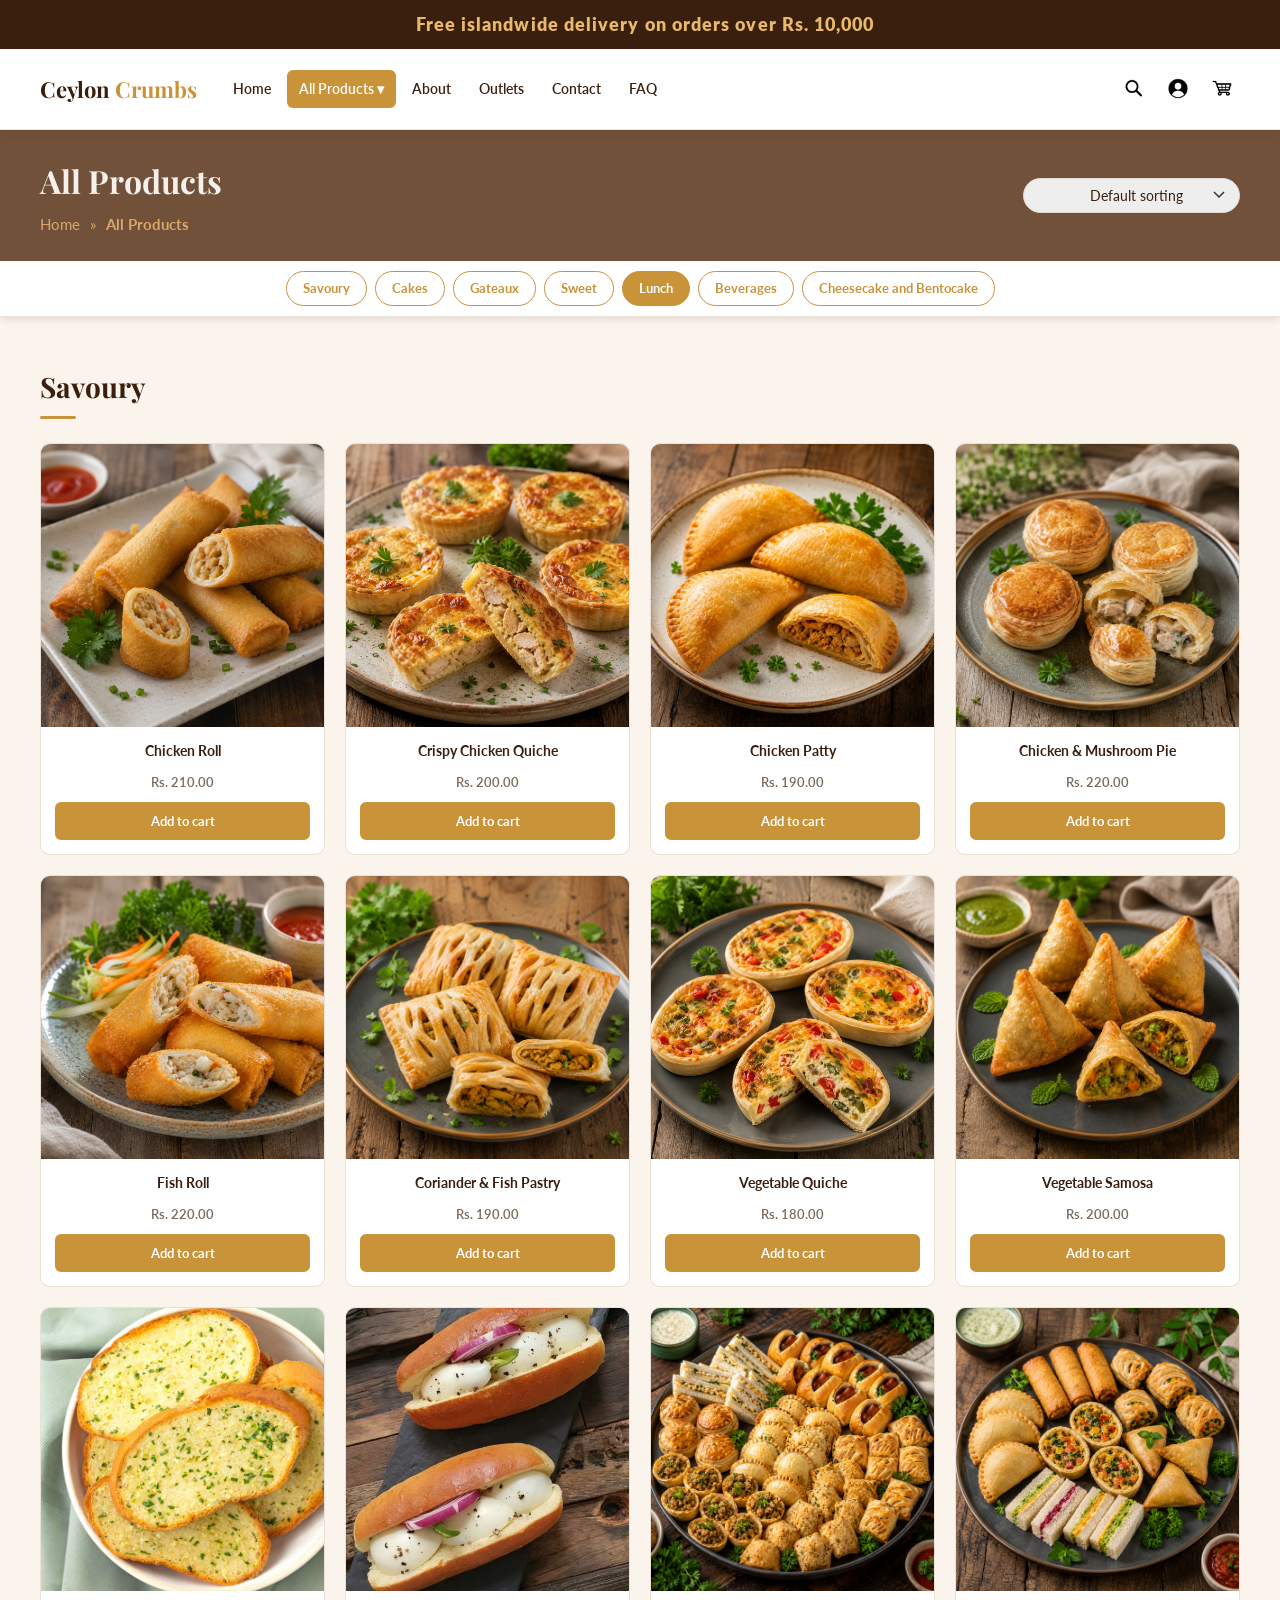
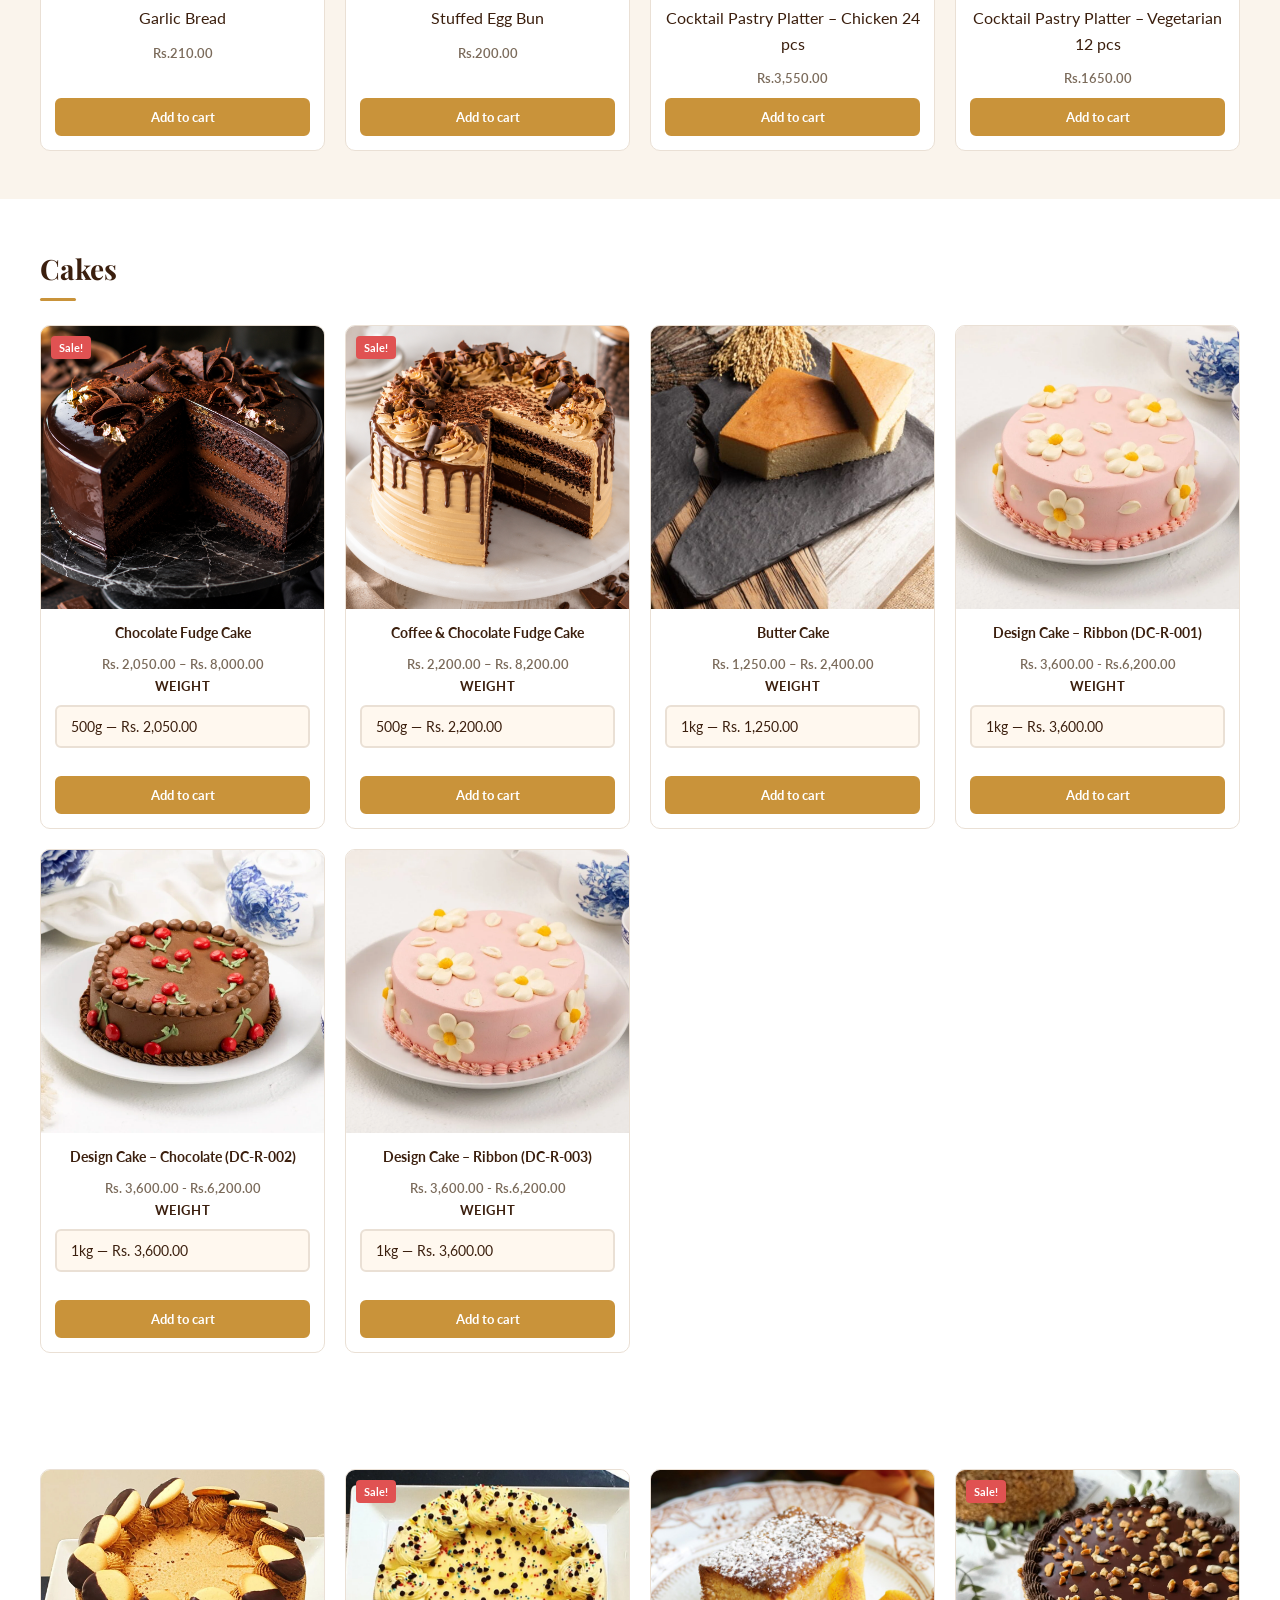
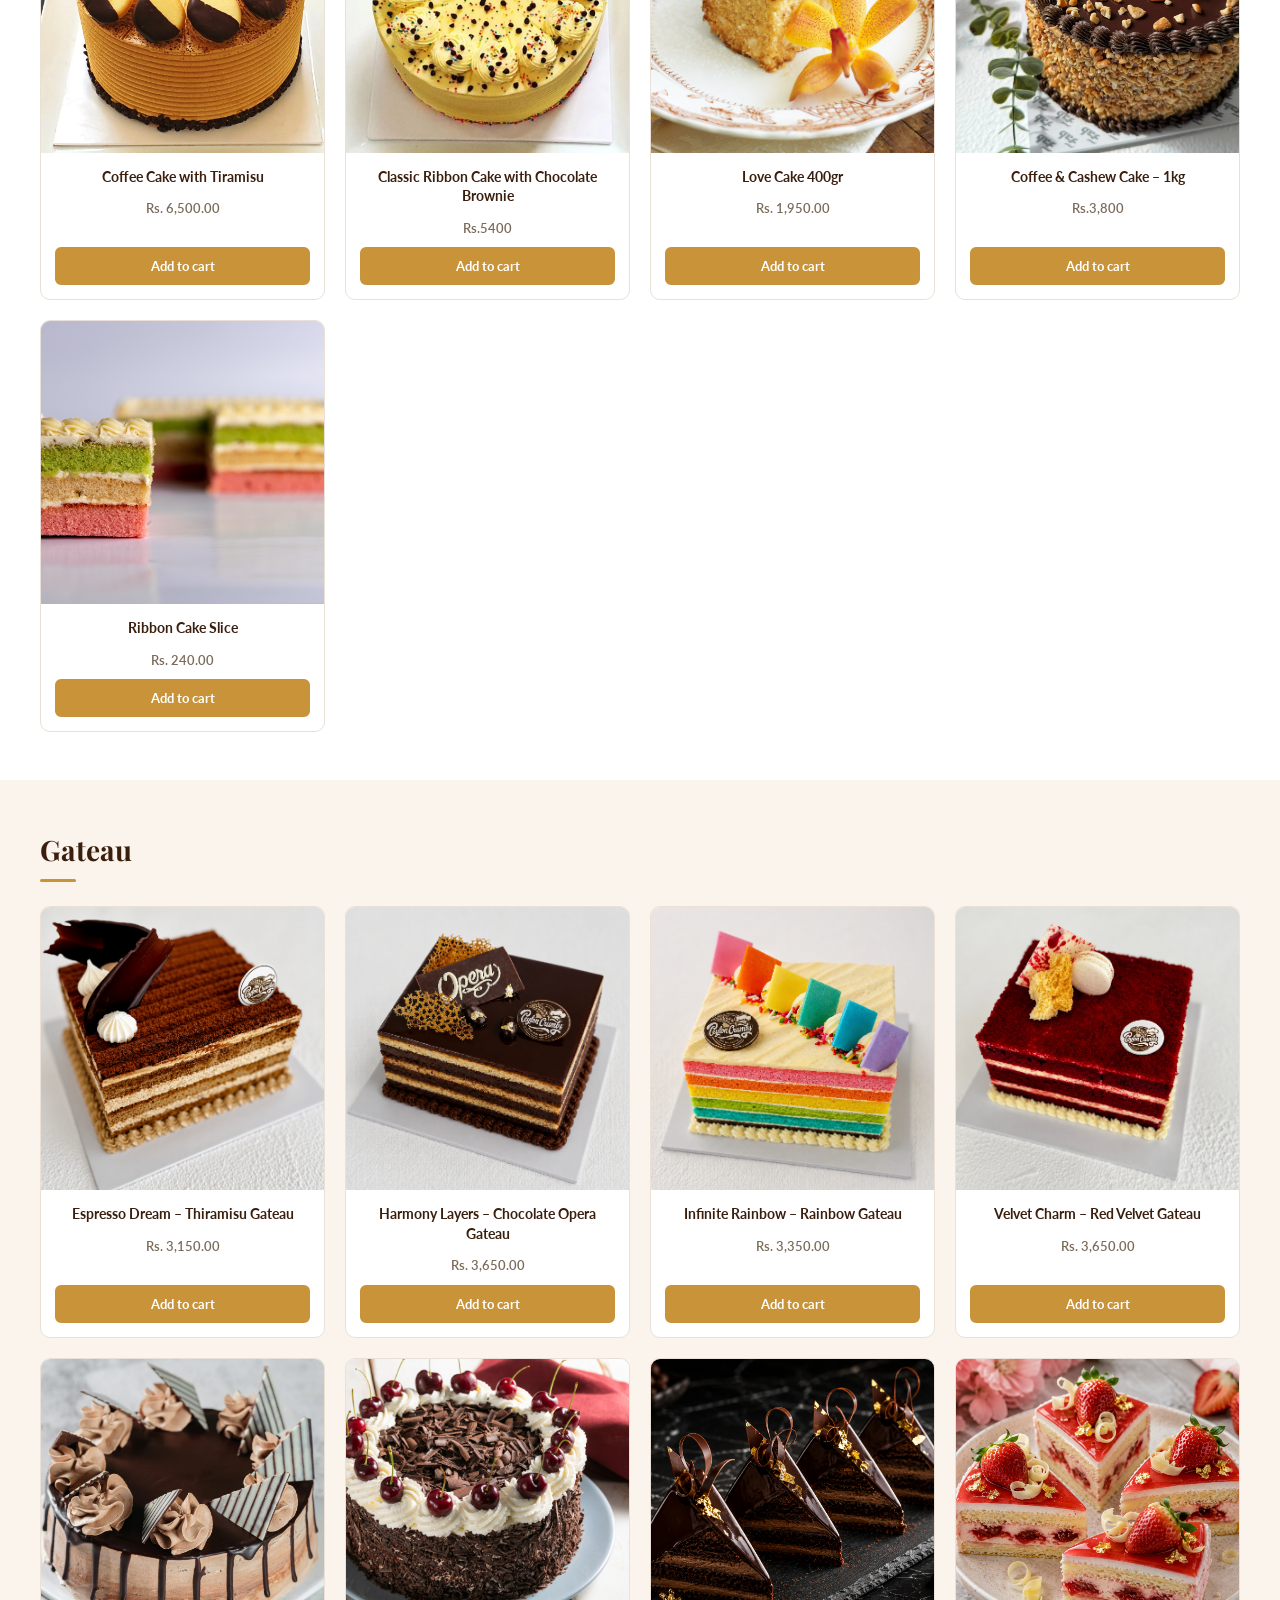
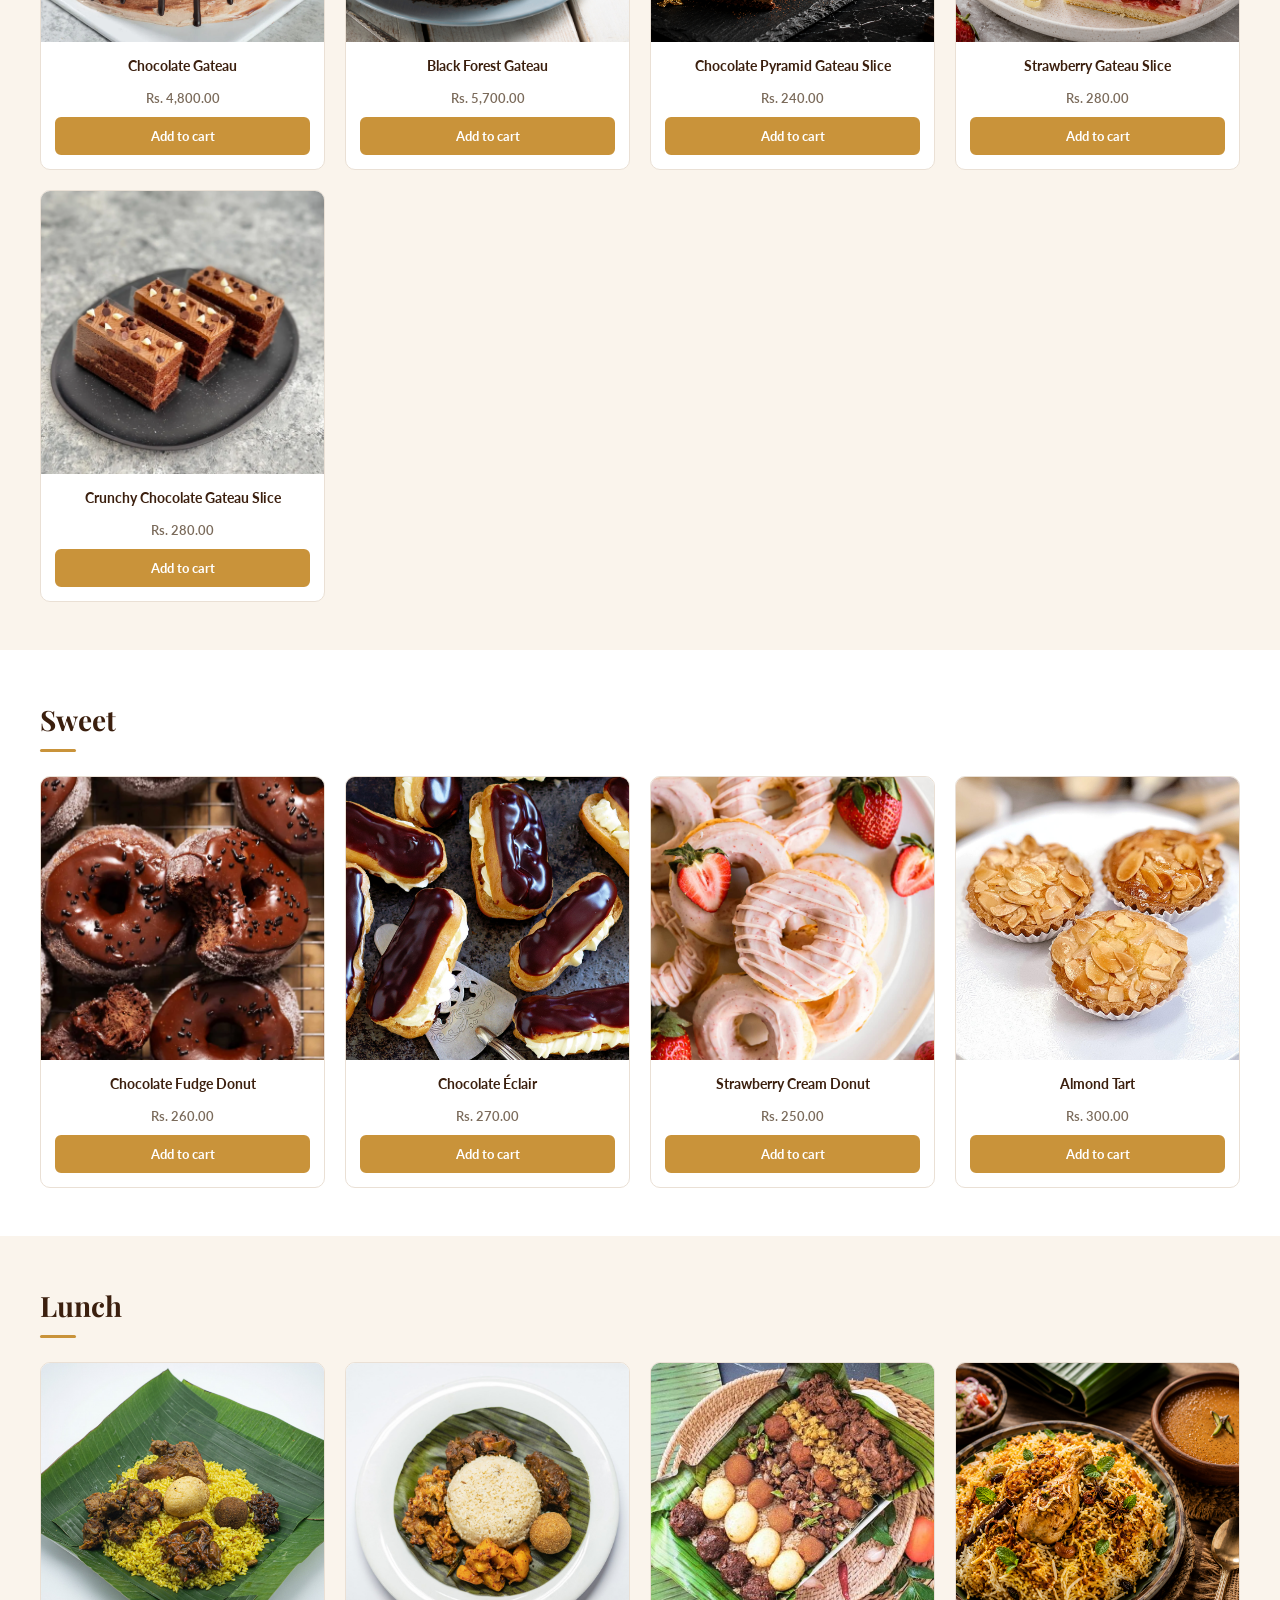
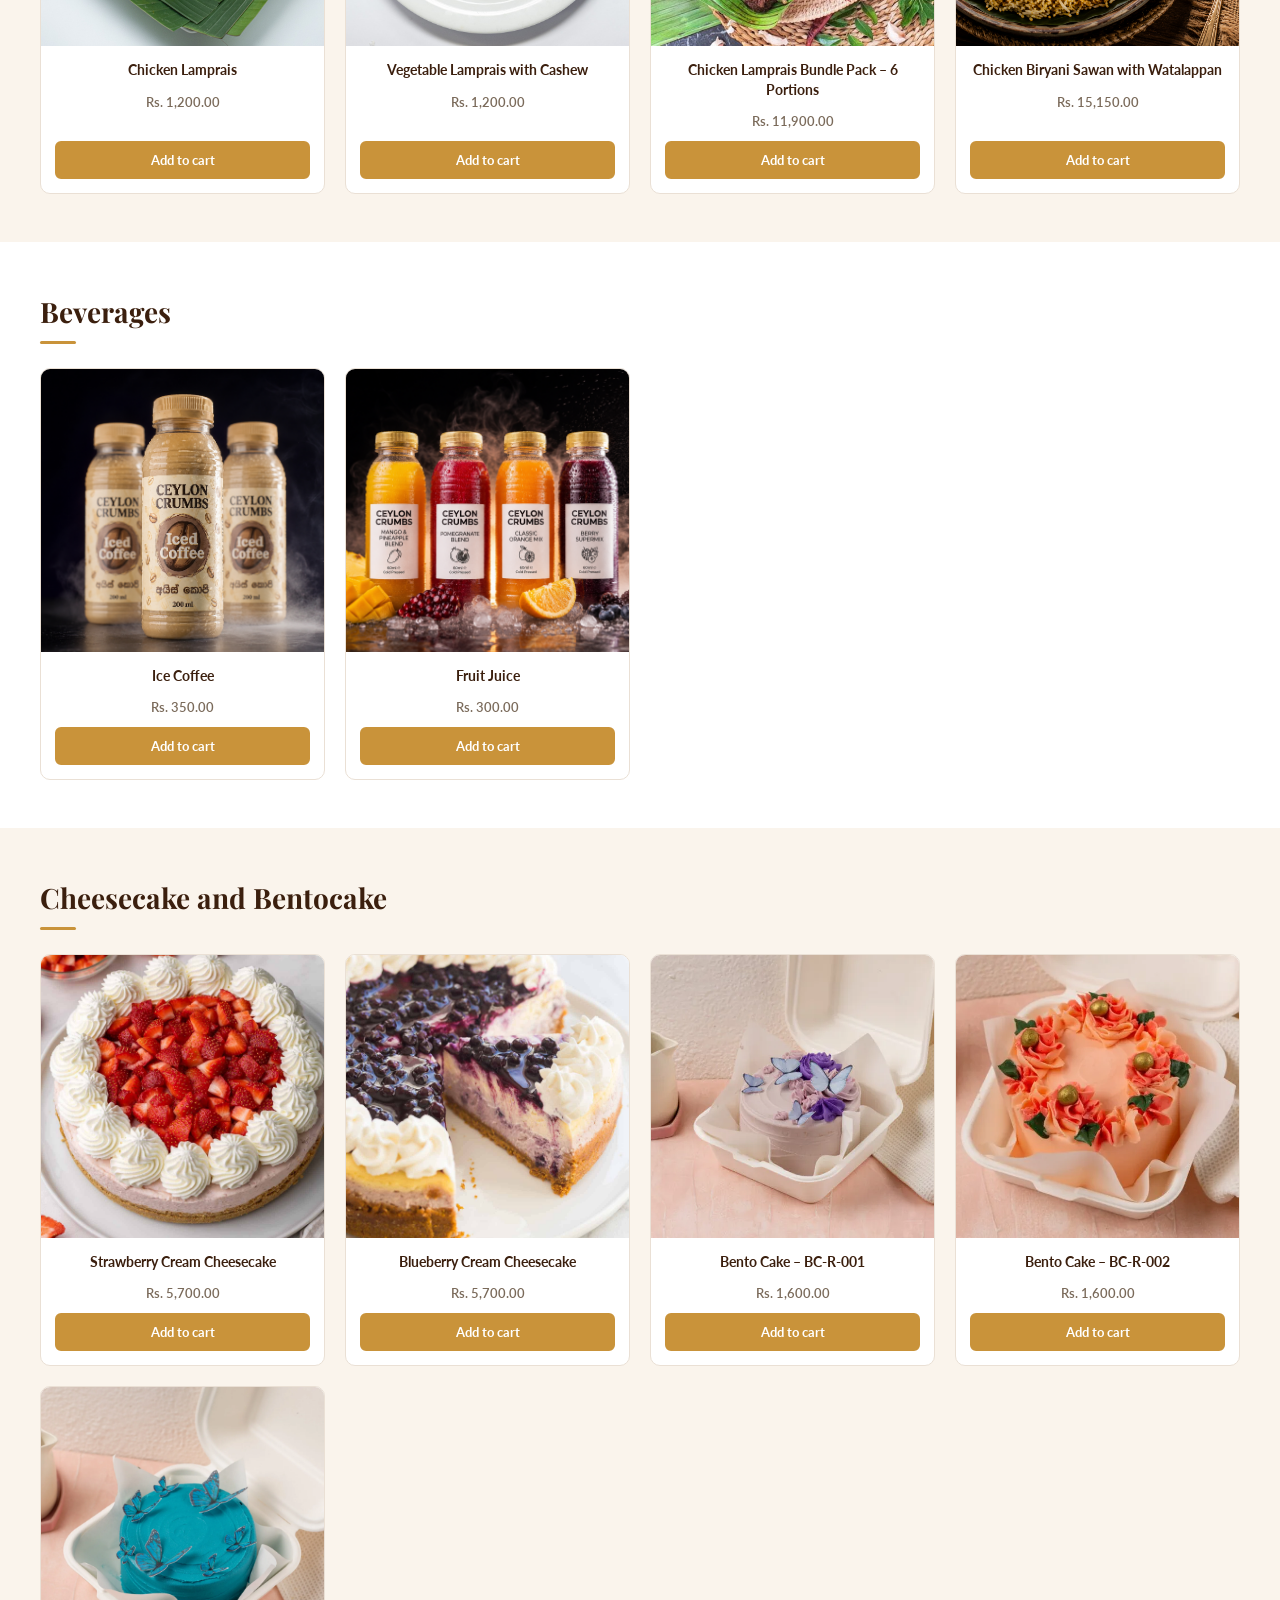
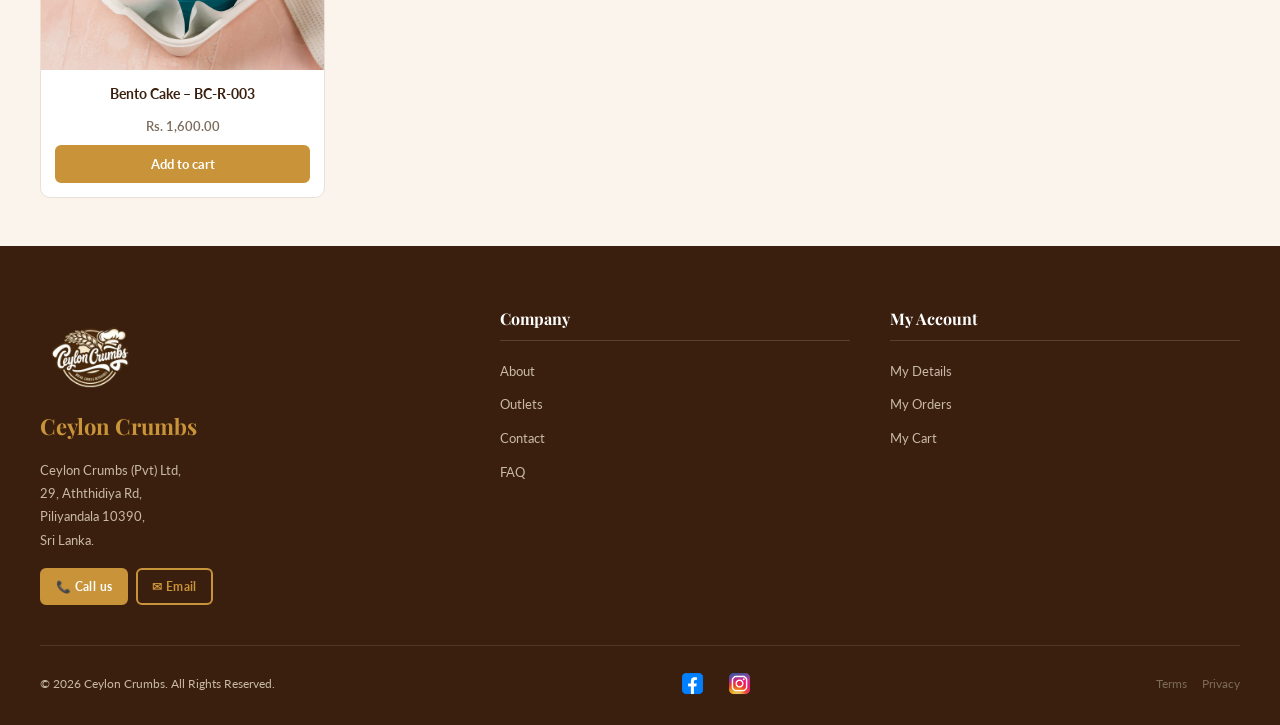
==== ALL PRODUCTS/all-products.html @ 7e61382f "Add website files" ====
<!DOCTYPE html>
<html lang="en">
<head>
  <meta charset="UTF-8" />
  <meta name="viewport" content="width=device-width, initial-scale=1" />
  <title>Ceylon Crumbs</title>
  <link rel="icon" href="Common Photos/Logo without Background.png" type="image/jpeg" />
  <meta name="description" content="Order the finest cakes, gateaux, pastries, lamprais and more from Ceylon Crumbs" />

  <link rel="preconnect" href="https://fonts.googleapis.com" />
  <link rel="preconnect" href="https://fonts.gstatic.com" crossorigin />
  <link href="https://fonts.googleapis.com/css2?family=Playfair+Display:wght@400;700&family=Lato:wght@400;600;700&display=swap" rel="stylesheet" />

  <link rel="stylesheet" href="all-prodcuts.css" />

</head>
<body class="woocommerce-js">
  
  <div id="announcement-bar">
  &nbsp; Free islandwide delivery on orders over Rs.&nbsp;10,000
</div>

<!-- ═══ HEADER ═══ -->
<header id="header">
  <div class="container">
    <div class="header-inner">

      <!-- Logo -->
      <div class="logo">
        <a href="../index.html" title="Ceylon Crumbs">
          <img
            src="../Home page Photos/LOGO.png"alt="Ceylon Crumbs logo"
            onerror="this.style.display='none'"
          />
          <span class="logo-text">Ceylon <span>Crumbs</span></span>
        </a>
      </div>

      <!-- Desktop Nav -->
      <nav aria-label="Main navigation">
        <ul class="desktop-nav">

          <li><a href="../index.html">Home</a></li>

          <li class="has-dropdown active">
            <a href="all-products.html">All Products ▾</a>
            <ul class="nav-dropdown">
             <li><a href="#savoury">Savoury</a></li>
             <li><a href="#cake">Cake</a></li>
             <li><a href="#gateau">Gateau</a></li>
             <li><a href="#sweet">Sweet</a></li>
             <li><a href="#lunch">Lunch</a></li>
            <li><a href="#beverages">Beverages</a></li>
            <li><a href="#cheesecake">Cheesecake and Bentocake</a></li>
</ul>
          </li>

          <li><a href="../ABOUT/about.html">About</a></li>
          <li><a href="../OUTLETS/outlets.html">Outlets</a></li>
          <li><a href="../CONTACT/contact.html">Contact</a></li>
           <li><a href="../FAQ/faq.html">FAQ</a></li>
        </ul>
      </nav>

      <!-- Header Icons -->
      <div class="header-icons">

        <!-- Search -->
        <div class="search-wrap">
          <button id="search-toggle" class="icon-btn" aria-label="Search">
            <img src="../Home page Photos/Search Bar.png" alt="search" width="20" height="20" />
          </button>
          <div id="search-box" class="search-box">
            <form action="all-products.html" method="get">
              <div class="search-row">
                <input type="search" name="s" placeholder="Search products…" />
                <button type="submit">
                  <img src="../Home page Photos/Search Bar.png" alt="search" width="16" height="16" />
                </button>
              </div>
            </form>
          </div>
        </div>

        <!-- My Account -->
        <a href="../ACCOUNT/account.html" class="icon-btn" aria-label="My Account">
          <img src="../Home page Photos/Login.png" alt="login" width="20" height="20" />
        </a>

        <!-- Cart with badge -->
        <a href="../CART/cart.html" class="icon-btn cart-icon-btn" aria-label="View cart" style="position:relative;">
          <img src="../Home page Photos/images.png" alt="cart" width="20" height="20">

          <!-- Badge updated dynamically via JS from localStorage -->
          <span class="cart-badge cart-count" style="display:none;">0</span>
        </a>

      </div>
    </div>
  </div>
</header>

<!-- Overlay -->
<div id="menu-overlay"></div>

<!-- Page Hero -->
<div class="page-hero">
  <div class="container">
    <div class="page-hero-inner">
      <div>
        <h1>All Products</h1>
        <p class="breadcrumb">
          <a href="../index.html">Home</a>
          <span>»</span>
          <strong>All Products</strong>
        </p>
      </div>
      <!-- Sorting dropdown -->
      <select class="sort-select" id="sort-select" onchange="sortProducts(this.value)">
        <option value="default">Default sorting</option>
        <option value="price-asc">Price: Low to High</option>
        <option value="price-desc">Price: High to Low</option>
        <option value="name-asc">Name: A–Z</option>
      </select>
    </div>
  </div>
</div>

<!-- Filter Bar -->
<div class="filter-bar">
  <div class="container">
    <a href="#savoury"     class="filter-btn">Savoury</a>
    <a href="#cake"        class="filter-btn">Cakes</a>
    <a href="#gateau"      class="filter-btn">Gateaux</a>
    <a href="#sweet"       class="filter-btn">Sweet</a>
    <a href="#lunch"       class="filter-btn">Lunch</a>
    <a href="#beverages"   class="filter-btn">Beverages</a>
    <a href="#Cheesecakeandbentocake" class="filter-btn">Cheesecake and Bentocake</a>
  </div>
</div>
<main id="main">

  <!-- ── SAVOURY ── -->
  <section id="savoury" class="category-anchor category-section" style="background:#faf4ec;">
    <div class="container">
      <div class="section-header"><h2>Savoury</h2></div>
      <div class="products-grid">
        <!-- Chicken -->
        <div class="product-small box"><div class="box-image"><img src="../ALL PRODUCTS/Products Photos/P 2.jpg" alt="Chicken Roll" loading="lazy" /></div><div class="box-text text-center"><p class="product-title">Chicken Roll</p><div class="price-wrapper"><span class="price">Rs. 210.00</span></div><button class="button primary is-small ajax_add_to_cart" data-product_id="001">Add to cart</button></div></div>
        <div class="product-small box"><div class="box-image"><img src="../ALL PRODUCTS/Products Photos/P 4.jpg" alt="Crispy Chicken Quiche" loading="lazy" /></div><div class="box-text text-center"><p class="product-title">Crispy Chicken Quiche</p><div class="price-wrapper"><span class="price">Rs. 200.00</span></div><button class="button primary is-small ajax_add_to_cart" data-product_id="002">Add to cart</button></div></div>
        <div class="product-small box"><div class="box-image"><img src="../ALL PRODUCTS/Products Photos/P21.jpg" alt="Chicken Patty" loading="lazy" /></div><div class="box-text text-center"><p class="product-title">Chicken Patty</p><div class="price-wrapper"><span class="price">Rs. 190.00</span></div><button class="button primary is-small ajax_add_to_cart" data-product_id="003">Add to cart</button></div></div>
        <div class="product-small box"><div class="box-image"><img src="../ALL PRODUCTS/Products Photos/P22.jpg" alt="Chicken & Mushroom Pie" loading="lazy" /></div><div class="box-text text-center"><p class="product-title">Chicken &amp; Mushroom Pie</p><div class="price-wrapper"><span class="price">Rs. 220.00</span></div><button class="button primary is-small ajax_add_to_cart" data-product_id="004">Add to cart</button></div></div>

        <div class="product-small box"><div class="box-image"><img src="../ALL PRODUCTS/Products Photos/P 5.jpg" alt="Fish Roll" loading="lazy" /></div><div class="box-text text-center"><p class="product-title">Fish Roll</p><div class="price-wrapper"><span class="price">Rs. 220.00</span></div><button class="button primary is-small ajax_add_to_cart" data-product_id="5480">Add to cart</button></div></div>
        <div class="product-small box"><div class="box-image"><img src="../ALL PRODUCTS/Products Photos/P 3.jpg" alt="Coriander & Fish Pastry" loading="lazy" /></div><div class="box-text text-center"><p class="product-title">Coriander &amp; Fish Pastry</p><div class="price-wrapper"><span class="price">Rs. 190.00</span></div><button class="button primary is-small ajax_add_to_cart" data-product_id="005">Add to cart</button></div></div>

        <div class="product-small box"><div class="box-image"><img src="../ALL PRODUCTS/Products Photos/P48.jpg" alt="Vegetable Quiche" loading="lazy" /></div><div class="box-text text-center"><p class="product-title">Vegetable Quiche</p><div class="price-wrapper"><span class="price">Rs. 180.00</span></div><button class="button primary is-small ajax_add_to_cart" data-product_id="006">Add to cart</button></div></div>
        <div class="product-small box"><div class="box-image"><img src="../ALL PRODUCTS/Products Photos/P 8.jpg" alt="Vegetable Samosa" loading="lazy" /></div><div class="box-text text-center"><p class="product-title">Vegetable Samosa</p><div class="price-wrapper"><span class="price">Rs. 200.00</span></div><button class="button primary is-small ajax_add_to_cart" data-product_id="007">Add to cart</button></div></div>
        <div class="product-small box"><div class="box-image"><img src="../ALL PRODUCTS/Products Photos/P46.webp" alt="Garlic Bread" loading="lazy"/></div><div class="box-text text-center"><p class="product-titile">Garlic Bread</p><div class="price-wrapper"><span class="price">Rs.210.00</span></div><button class="button primary is-small ajax_add_to_cart" data-product_id="008">Add to cart</button></div></div>
        <div class="product-small box"><div class="box-image"><img src="../ALL PRODUCTS/Products Photos/P51.webp" alt="Stuffed Egg Bun" loading="lazy"/></div><div class="box-text text-center"><p class="product-titile">Stuffed Egg Bun</p><div class="price-wrapper"><span class="price">Rs.200.00</span></div><button class="button primary is-small ajax_add_to_cart" data-product_id="009">Add to cart</button></div></div>
        <div class="product-small box"><div class="box-image"><img src="../ALL PRODUCTS/Products Photos/P44.webp" alt="Cocktail Pastry Platter – Chicken 24 pcs" loading="lazy"/></div><div class="box-text text-center"><p class="product-titile">Cocktail Pastry Platter – Chicken 24 pcs</p><div class="price-wrapper"><span class="price">Rs.3,550.00</span></div><button class="button primary is-small ajax_add_to_cart" data-product_id="010">Add to cart</button></div></div>
        <div class="product-small box"><div class="box-image"><img src="../ALL PRODUCTS/Products Photos/P45.webp" alt="Cocktail Pastry Platter – Vegetarian 12 pcs" loading="lazy"/></div><div class="box-text text-center"><p class="product-titile">Cocktail Pastry Platter – Vegetarian 12 pcs</p><div class="price-wrapper"><span class="price">Rs.1650.00</span></div><button class="button primary is-small ajax_add_to_cart" data-product_id="011">Add to cart</button></div></div> 
       </div>
      </div>
  </section>

  <!-- ── CAKE ── -->
  <section id="cake" class="category-anchor category-section" style="background:#fff;">
    <div class="container">
      <div class="section-header"><h2>Cakes</h2></div>
      <div class="products-grid">
        <div class="product-small box"><div class="badge-container"><div class="badge-inner on-sale">Sale!</div></div><div class="box-image"><img src="../ALL PRODUCTS/Products Photos/P 6.webp" alt="Chocolate Fudge Cake" loading="lazy" /></div><div class="box-text text-center"><p class="product-title">Chocolate Fudge Cake</p><div class="price-wrapper"><span class="price">Rs. 2,050.00 – Rs. 8,000.00</span>

<div class="option-group" id="weight-group">
  <label for="weight-select">Weight</label>

  <select id="weight-select" class="option-select">
    <option value="500g" data-price="2050">
      500g — Rs. 2,050.00
    </option>

<option value="1kg" data-price="3800">
  1kg — Rs. 3,800.00
</option>

<option value="2kg" data-price="6500">
  2kg — Rs. 6,500.00
</option>

<option value="3kg" data-price="8000">
  3kg — Rs. 8,000.00
</option>
  </select>
</div>

<div class="product-actions">

  </div></div><button class="button primary is-small ajax_add_to_cart" data-product_id="012">Add to cart</button></div></div>
        <div class="product-small box"><div class="badge-container"><div class="badge-inner on-sale">Sale!</div></div><div class="box-image"><img src="../ALL PRODUCTS/Products Photos/P32.jpg" alt="Coffee & Chocolate Fudge Cake" loading="lazy" /></div><div class="box-text text-center"><p class="product-title">Coffee &amp; Chocolate Fudge Cake</p><div class="price-wrapper"><span class="price">Rs. 2,200.00 – Rs. 8,200.00</span>
<div class="option-group" id="weight-group">
  <label for="weight-select">Weight</label>

  <select id="weight-select" class="option-select">
    <option value="500g" data-price="2200">
      500g — Rs. 2,200.00
    </option>

<option value="1kg" data-price="3800">
  1kg — Rs. 3,800.00
</option>

<option value="2kg" data-price="6500">
  2kg — Rs. 6,500.00
</option>

<option value="3kg" data-price="8200">
  3kg — Rs. 8,200.00
</option>
  </select>
</div>

<div class="product-actions">
</div></div><button class="button primary is-small ajax_add_to_cart" data-product_id="013">Add to cart</button></div></div>
      <div class="product-small box"><div class="box-image"><img src="../ALL PRODUCTS/Products Photos/P35.jpg" alt="Butter Cake" loading="lazy" /></div><div class="box-text text-center"><p class="product-title">Butter Cake</p><div class="price-wrapper"><span class="price">Rs. 1,250.00 – Rs. 2,400.00</span>
<div class="option-group" id="weight-group">
  <label for="weight-select">Weight</label>

  <select id="weight-select" class="option-select">
    <option value="1kg" data-price="1250">
      1kg — Rs. 1,250.00
    </option>

<option value="2kg" data-price="2400">
  2kg — Rs. 2,400.00
</option>
  </select>
</div>
<div class="product-actions">
</div></div><button class="button primary is-small ajax_add_to_cart" data-product_id="017">Add to cart</button></div></div>

        <div class="product-small box"><div class="box-image"><img src="../ALL PRODUCTS/Products Photos/P36.webp" alt="Design Cake – Ribbon (DC-R-001)" loading="lazy" /></div><div class="box-text text-center"><p class="product-title">Design Cake – Ribbon (DC-R-001)</p><div class="price-wrapper"><span class="price">Rs. 3,600.00 - Rs.6,200.00 </span>
        <div class="option-group" id="weight-group">
  <label for="weight-select">Weight</label>

  <select id="weight-select" class="option-select">
    <option value="1KG" data-price="3600">
      1kg — Rs. 3,600.00
    </option>

<option value="2kg" data-price="4800">
  2kg — Rs. 4,800.00
</option>

<option value="3kg" data-price="6200">
  3kg — Rs. 6,200.00
</option>

  </select>
</div>
  <div class="product-actions">
</div></div><button class="button primary is-small ajax_add_to_cart" data-product_id="019">Add to cart</button></div></div>      
        
        
        <div class="product-small box"><div class="box-image"><img src="../ALL PRODUCTS/Products Photos/P37.webp" alt="Design Cake – Chocolate (DC-R-002)" loading="lazy" /></div><div class="box-text text-center"><p class="product-title">Design Cake – Chocolate (DC-R-002)</p><div class="price-wrapper"><span class="price">Rs. 3,600.00 - Rs.6,200.00 </span>
<div class="option-group" id="weight-group">
  <label for="weight-select">Weight</label>

  <select id="weight-select" class="option-select">
    <option value="1KG" data-price="3600">
      1kg — Rs. 3,600.00
    </option>

<option value="2kg" data-price="4800">
  2kg — Rs. 4,800.00
</option>

<option value="3kg" data-price="6200">
  3kg — Rs. 6,200.00
</option>

  </select>
</div>
  <div class="product-actions">
</div></div><button class="button primary is-small ajax_add_to_cart" data-product_id="020">Add to cart</button></div></div>   

        <div class="product-small box"><div class="box-image"><img src="../ALL PRODUCTS/Products Photos/P36.webp" alt="Design Cake – Ribbon (DC-R-001)" loading="lazy" /></div><div class="box-text text-center"><p class="product-title">Design Cake – Ribbon (DC-R-003)</p><div class="price-wrapper"><span class="price">Rs. 3,600.00 - Rs.6,200.00 </span>
        <div class="option-group" id="weight-group">
  <label for="weight-select">Weight</label>

  <select id="weight-select" class="option-select">
    <option value="1KG" data-price="3600">
      1kg — Rs. 3,600.00
    </option>

<option value="2kg" data-price="4800">
  2kg — Rs. 4,800.00
</option>

<option value="3kg" data-price="6200">
  3kg — Rs. 6,200.00
</option>

  </select>
</div>
  <div class="product-actions">
</div></div><button class="button primary is-small ajax_add_to_cart" data-product_id="021">Add to cart</button></div></div>   
      </div>
      </div>
</section>
  <section id="cakes" class="category-anchor category-section" style="background:#ffffff;">
    <div class="container">
      <div class="products-grid">
<div class="product-small box"><div class="box-image"><img src="../ALL PRODUCTS/Products Photos/P40.webp" alt="Coffee Cake with Tiramisu" loading="lazy" /></div><div class="box-text text-center"><p class="product-title">Coffee Cake with Tiramisu</p><div class="price-wrapper"><span class="price">Rs. 6,500.00</span></div><button class="button primary is-small ajax_add_to_cart" data-product_id="018">Add to cart</button></div></div>
<div class="product-small box"><div class="badge-container"><div class="badge-inner on-sale">Sale!</div></div><div class="box-image"><img src="../ALL PRODUCTS/Products Photos/P38.webp" alt="Classic Ribbon Cake with Chocolate Brownie" loading="lazy" /></div><div class="box-text text-center"><p class="product-title">Classic Ribbon Cake with Chocolate Brownie</p><div class="price-wrapper"><span class="price">Rs.5400 </span></div><button class="button primary is-small ajax_add_to_cart" data-product_id="015">Add to cart</button></div></div>
<div class="product-small box"><div class="box-image"><img src="../ALL PRODUCTS/Products Photos/P34.jpeg" alt="Love Cake" loading="lazy" /></div><div class="box-text text-center"><p class="product-title">Love Cake 400gr</p><div class="price-wrapper"><span class="price">Rs. 1,950.00</span></div><button class="button primary is-small ajax_add_to_cart" data-product_id="016">Add to cart</button></div></div>
<div class="product-small box"><div class="badge-container"><div class="badge-inner on-sale">Sale!</div></div><div class="box-image"><img src="../ALL PRODUCTS/Products Photos/P39.webp" alt="Coffee & Cashew Cake – 1kg" loading="lazy" /></div><div class="box-text text-center"><p class="product-title">Coffee & Cashew Cake – 1kg</p><div class="price-wrapper"><span class="price">Rs.3,800</span></div><button class="button primary is-small ajax_add_to_cart" data-product_id="014">Add to cart</button></div></div>
<div class="product-small box"><div class="box-image"><img src="../ALL PRODUCTS/Products Photos/P 9.webp" alt="Ribbon Cake Slice" loading="lazy" /></div><div class="box-text text-center"><p class="product-title">Ribbon Cake Slice </p><div class="price-wrapper"><span class="price">Rs. 240.00</span></div><button class="button primary is-small ajax_add_to_cart" data-product_id="022">Add to cart</button></div></div>
        </div>
      </div>
  </section>

<!-- ── GATEAU ── -->
  <section id="gateau" class="category-anchor category-section" style="background:#faf4ec;">
    <div class="container">
      <div class="section-header"><h2>Gateau</h2></div>
      <div class="products-grid">

        <div class="product-small box"><div class="box-image"><img src="../ALL PRODUCTS/Products Photos/p20.png" alt="Espresso Dream – Thiramisu Gateau" loading="lazy" /></div><div class="box-text text-center"><p class="product-title">Espresso Dream – Thiramisu Gateau</p><div class="price-wrapper"><span class="price">Rs. 3,150.00</span></div><button class="button primary is-small ajax_add_to_cart" data-product_id="023">Add to cart</button></div></div>
        <div class="product-small box"><div class="box-image"><img src="../ALL PRODUCTS/Products Photos/P50.png" alt="Harmony Layers – Chocolate Opera Gateau" loading="lazy" /></div><div class="box-text text-center"><p class="product-title">Harmony Layers – Chocolate Opera Gateau</p><div class="price-wrapper"><span class="price">Rs. 3,650.00</span></div><button class="button primary is-small ajax_add_to_cart" data-product_id="024">Add to cart</button></div></div>
        <div class="product-small box"><div class="box-image"><img src="../ALL PRODUCTS/Products Photos/P49.png" alt="Infinite Rainbow – Rainbow Gateau" loading="lazy" /></div><div class="box-text text-center"><p class="product-title">Infinite Rainbow – Rainbow Gateau</p><div class="price-wrapper"><span class="price">Rs. 3,350.00</span></div><button class="button primary is-small ajax_add_to_cart" data-product_id="025">Add to cart</button></div></div>
        <div class="product-small box"><div class="box-image"><img src="../ALL PRODUCTS/Products Photos/P7.png" alt="Velvet Charm – Red Velvet Gateau" loading="lazy" /></div><div class="box-text text-center"><p class="product-title">Velvet Charm – Red Velvet Gateau</p><div class="price-wrapper"><span class="price">Rs. 3,650.00</span></div><button class="button primary is-small ajax_add_to_cart" data-product_id="026">Add to cart</button></div></div>
        <div class="product-small box"><div class="box-image"><img src="../ALL PRODUCTS/Products Photos/P18.webp" alt="Chocolate Gateau" loading="lazy" /></div><div class="box-text text-center"><p class="product-title">Chocolate Gateau</p><div class="price-wrapper"><span class="price">Rs. 4,800.00</span></div><button class="button primary is-small ajax_add_to_cart" data-product_id="027">Add to cart</button></div></div>
        <div class="product-small box"><div class="box-image"><img src="../ALL PRODUCTS/Products Photos/P19.jpg" alt="Black Forest Gateau" loading="lazy" /></div><div class="box-text text-center"><p class="product-title">Black Forest Gateau</p><div class="price-wrapper"><span class="price">Rs. 5,700.00</span></div><button class="button primary is-small ajax_add_to_cart" data-product_id="028">Add to cart</button></div></div>
        <div class="product-small box"><div class="box-image"><img src="../ALL PRODUCTS/Products Photos/P11.webp" alt="Chocolate Pyramid Gateau Slice" loading="lazy" /></div><div class="box-text text-center"><p class="product-title">Chocolate Pyramid Gateau Slice</p><div class="price-wrapper"><span class="price">Rs. 240.00</span></div><button class="button primary is-small ajax_add_to_cart" data-product_id="029">Add to cart</button></div></div>
        <div class="product-small box"><div class="box-image"><img src="../ALL PRODUCTS/Products Photos/P12.webp" alt="Strawberry Gateau Slice" loading="lazy" /></div><div class="box-text text-center"><p class="product-title">Strawberry Gateau Slice</p><div class="price-wrapper"><span class="price">Rs. 280.00</span></div><button class="button primary is-small ajax_add_to_cart" data-product_id="030">Add to cart</button></div></div>
        <div class="product-small box"><div class="box-image"><img src="../ALL PRODUCTS/Products Photos/P42.webp" alt="Crunchy Chocolate Gateau Slice" loading="lazy" /></div><div class="box-text text-center"><p class="product-title">Crunchy Chocolate Gateau Slice</p><div class="price-wrapper"><span class="price">Rs. 280.00</span></div><button class="button primary is-small ajax_add_to_cart" data-product_id="031">Add to cart</button></div></div>    
       </div>
      </div>
  </section>

   <!-- ── SWEET ── -->
  <section id="sweet" class="category-anchor category-section" style="background:#fff;">
    <div class="container">
      <div class="section-header"><h2>Sweet</h2></div>
      <div class="products-grid">
        <div class="product-small box"><div class="box-image"><img src="../ALL PRODUCTS/Products Photos/P23.webp" alt="Chocolate Fudge Donut" loading="lazy" /></div><div class="box-text text-center"><p class="product-title">Chocolate Fudge Donut</p><div class="price-wrapper"><span class="price">Rs. 260.00</span></div><button class="button primary is-small ajax_add_to_cart" data-product_id="032">Add to cart</button></div></div>
        <div class="product-small box"><div class="box-image"><img src="../ALL PRODUCTS/Products Photos/P24.png" alt="Chocolate Éclair" loading="lazy" /></div><div class="box-text text-center"><p class="product-title">Chocolate Éclair</p><div class="price-wrapper"><span class="price">Rs. 270.00</span></div><button class="button primary is-small ajax_add_to_cart" data-product_id="033">Add to cart</button></div></div>
        <div class="product-small box"><div class="box-image"><img src="../ALL PRODUCTS/Products Photos/P27.jpg" alt="Strawberry Cream Donut" loading="lazy" /></div><div class="box-text text-center"><p class="product-title">Strawberry Cream Donut</p><div class="price-wrapper"><span class="price">Rs. 250.00</span></div><button class="button primary is-small ajax_add_to_cart" data-product_id="034">Add to cart</button></div></div>
        <div class="product-small box"><div class="box-image"><img src="../ALL PRODUCTS/Products Photos/P25.jpg" alt="Almond Tart" loading="lazy" /></div><div class="box-text text-center"><p class="product-title">Almond Tart</p><div class="price-wrapper"><span class="price">Rs. 300.00</span></div><button class="button primary is-small ajax_add_to_cart" data-product_id="5523">Add to cart</button></div></div>
      </div>
    </div>
  </section>

  <!-- ── LUNCH ── -->
  <section id="lunch" class="category-anchor category-section" style="background:#faf4ec;">
    <div class="container">
      <div class="section-header"><h2>Lunch</h2></div>
      <div class="products-grid">
        <div class="product-small box"><div class="box-image"><img src="../ALL PRODUCTS/Products Photos/P 1.jpg" alt="Chicken Lamprais" loading="lazy" /></div><div class="box-text text-center"><p class="product-title">Chicken Lamprais</p><div class="price-wrapper"><span class="price">Rs. 1,200.00</span></div><button class="button primary is-small ajax_add_to_cart" data-product_id="035">Add to cart</button></div></div>
        <div class="product-small box"><div class="box-image"><img src="../ALL PRODUCTS/Products Photos/P28.jpg" alt="Vegetable Lamprais" loading="lazy" /></div><div class="box-text text-center"><p class="product-title">Vegetable Lamprais with Cashew</p><div class="price-wrapper"><span class="price">Rs. 1,200.00</span></div><button class="button primary is-small ajax_add_to_cart" data-product_id="036">Add to cart</button></div></div>
        <div class="product-small box"><div class="box-image"><img src="../ALL PRODUCTS/Products Photos/P31.jpg" alt="Lamprais Bundle 6" loading="lazy" /></div><div class="box-text text-center"><p class="product-title">Chicken Lamprais Bundle Pack – 6 Portions</p><div class="price-wrapper"><span class="price">Rs. 11,900.00</span></div><button class="button primary is-small ajax_add_to_cart" data-product_id="037">Add to cart</button></div></div>
        <div class="product-small box"><div class="box-image"><img src="../ALL PRODUCTS/Products Photos/P30.jpg" alt="Biryani Sawan" loading="lazy" /></div><div class="box-text text-center"><p class="product-title">Chicken Biryani Sawan with Watalappan</p><div class="price-wrapper"><span class="price">Rs. 15,150.00 </span></div><button class="button primary is-small ajax_add_to_cart" data-product_id="038">Add to cart</button></div></div>
    </div>
  </section>

  <!-- ── BEVERAGES ── -->
  <section id="beverages" class="category-anchor category-section" style="background:#fff;">
    <div class="container">
      <div class="section-header"><h2>Beverages</h2></div>
      <div class="products-grid">
        <div class="product-small box"><div class="box-image"><img src="../ALL PRODUCTS/Products Photos/P10.png" alt="Ice Coffee" loading="lazy" /></div><div class="box-text text-center"><p class="product-title">Ice Coffee</p><div class="price-wrapper"><span class="price">Rs. 350.00</span></div><button class="button primary is-small ajax_add_to_cart" data-product_id="039">Add to cart</button></div></div>
        <div class="product-small box"><div class="box-image"><img src="../ALL PRODUCTS/Products Photos/P15.png" alt="Fruit Juice" loading="lazy" /></div><div class="box-text text-center"><p class="product-title">Fruit Juice</p><div class="price-wrapper"><span class="price">Rs. 300.00</span></div><button class="button primary is-small ajax_add_to_cart" data-product_id="040">Add to cart</button></div></div>
      </div>
    </div>
  </section>

  <!-- ── Cheesecake and Bentocake ── -->
  <section id="cheesecakeandbentocake" class="category-anchor category-section" style="background:#faf4ec;">
  <div class="container">
    <div class="section-header"><h2>Cheesecake and Bentocake</h2></div>
    <div class="products-grid">
        <div class="product-small box"><div class="box-image"><img src="../ALL PRODUCTS/Products Photos/P13.jpg" alt="Strawberry Cream Cheesecake" loading="lazy" /></div><div class="box-text text-center"><p class="product-title">Strawberry Cream Cheesecake</p><div class="price-wrapper"><span class="price">Rs. 5,700.00</span></div><button class="button primary is-small ajax_add_to_cart" data-product_id="041">Add to cart</button></div></div>
        <div class="product-small box"><div class="box-image"><img src="../ALL PRODUCTS/Products Photos/P14.jpg" alt="Blueberry Cream Cheesecake" loading="lazy" /></div><div class="box-text text-center"><p class="product-title">Blueberry Cream Cheesecake</p><div class="price-wrapper"><span class="price">Rs. 5,700.00</span></div><button class="button primary is-small ajax_add_to_cart" data-product_id="042">Add to cart</button></div></div>
        <div class="product-small box"><div class="box-image"><img src="../ALL PRODUCTS/Products Photos/P16.webp" alt="Bento Cake – BC-R-001" loading="lazy" /></div><div class="box-text text-center"><p class="product-title">Bento Cake – BC-R-001</p><div class="price-wrapper"><span class="price">Rs. 1,600.00</span></div><button class="button primary is-small ajax_add_to_cart" data-product_id="043">Add to cart</button></div></div>
        <div class="product-small box"><div class="box-image"><img src="../ALL PRODUCTS/Products Photos/P17.webp" alt="Bento Cake – BC-R-002" loading="lazy" /></div><div class="box-text text-center"><p class="product-title">Bento Cake – BC-R-002</p><div class="price-wrapper"><span class="price">Rs. 1,600.00</span></div><button class="button primary is-small ajax_add_to_cart" data-product_id="044">Add to cart</button></div></div>
        <div class="product-small box"><div class="box-image"><img src="../ALL PRODUCTS/Products Photos/P26.webp" alt="Bento Cake – BC-R-003" loading="lazy" /></div><div class="box-text text-center"><p class="product-title">Bento Cake – BC-R-003</p><div class="price-wrapper"><span class="price">Rs. 1,600.00</span></div><button class="button primary is-small ajax_add_to_cart" data-product_id="045">Add to cart</button></div></div>
      </div>
    </div>
  </section>
  </main>

  <!-- ═══════════════════════════════════════════════════════
     FOOTER — reusable across all pages
═══════════════════════════════════════════════════════ -->
<footer id="footer">
  <div class="container">

    <div class="footer-grid">

      <!-- Column 1: Brand & Contact -->
      <div>
        <div class="footer-logo-text"> <img src="../ALL PRODUCTS/Common Photos/Logo without Background.png" alt="logo" width="100" height=""><span class="logo-text">Ceylon <span>Crumbs</span></span> </div>
        <p class="footer-about">
          Ceylon Crumbs (Pvt) Ltd,<br />
          29, Aththidiya Rd,<br />
          Piliyandala 10390,<br />
          Sri Lanka.
        </p>
        <div class="footer-contact">
          <a href="tel:+94112058977" class="btn btn-primary btn-sm">📞 Call us</a>
          <a href="mailto:hello@ceyloncrumbs.lk" class="btn btn-outline btn-sm" style="border-color:#C9933A;color:#C9933A;"> ✉ Email</a>
        </div>
      </div>

      <!-- Column 2: Company Links -->
      <div>
        <h4>Company</h4>
        <ul>
          <li><a href="../ABOUT/about.html">About</a></li>
          <li><a href="../OUTLETS/outlets.html">Outlets</a></li>
          <li><a href="../CONTACT/contact.html">Contact</a></li>
           <li><a href="../FAQ/faq.html">FAQ</a></li>
        </ul>
      </div>


      <div>
        <h4>My Account</h4>
        <ul>
          <li><a href="../ACCOUNT/account.html">My Details</a></li>
          <li><a href="my-orders.html">My Orders</a></li>
          <li><a href="../CART/cart.html">My Cart</a></li>
        </ul>
      </div>

    </div>

   
    <div class="footer-bottom">
      <p>&copy; 2026 Ceylon Crumbs. All Rights Reserved.</p>
      <div class="social-links">
        <a href="https://www.facebook.com/"  target="_blank" rel="noopener nofollow" ><img src="../ALL PRODUCTS/Common Photos/FB logo.webp" alt="FB LOGO" width="35px" height="35px"></a>
        <a href="https://www.instagram.com/" target="_blank" rel="noopener nofollow"><img src="../ALL PRODUCTS/Common Photos/IG LOGO.webp" alt="IG LOGO" width="35PX" height="35px"> </a>
      </div>
      <div>
        <a href="terms.html" style="color:#7A6A5A; font-size:12px; margin-right:12px;">Terms</a>
        <a href="privacy.html" style="color:#7A6A5A; font-size:12px;">Privacy</a>
      </div>
    </div>

  </div>
</footer>



<div id="cart-toast" role="status" aria-live="polite"></div>

<style>
  @media (max-width: 640px) { .hide-for-medium { display: none !important; } }
  @media (min-width: 641px) { .show-for-small  { display: none !important; } }
</style>

<script src="all-products.js"></script>
</body>
</html>
---- ALL PRODUCTS/all-prodcuts.css ----
/* ============================================================
   Ceylon Crumbs — all-products.css
============================================================ */

@import url('https://fonts.googleapis.com/css2?family=Playfair+Display:wght@400;700&family=Lato:wght@400;600;700&display=swap');

/* ── CSS Variables (same as home.css) ── */
:root {
  --espresso:   #3B1F0E;
  --gold:       #C9933A;
  --gold-light: #E8B96A;
  --parchment:  #FAF6F0;
  --cream:      #FFF8EF;
  --warm-grey:  #7A6A5A;
  --border:     #EAE0D5;
  --white:      #FFFFFF;
  --shadow:     rgba(59,31,14,.12);
  --font-display: 'Playfair Display', Georgia, serif;
  --font-body:    'Lato', 'Helvetica Neue', sans-serif;
  --radius: 10px;
  --trans:  .25s ease;
}

/* ── Reset & Base ── */
*, *::before, *::after { box-sizing: border-box; margin: 0; padding: 0; }
html { scroll-behavior: smooth; font-size: 16px; }
body { font-family: var(--font-body); background: var(--parchment); color: var(--espresso); line-height: 1.6; }
a   { color: inherit; text-decoration: none; }
img { display: block; max-width: 100%; height: auto; }
ul  { list-style: none; }
button { cursor: pointer; font-family: var(--font-body); }

.container { width: min(1200px, 94%); margin-inline: auto; }

/* ── Responsive Helpers ── */
@media (max-width: 849px) { .hide-for-medium { display: none !important; } }
@media (min-width: 850px) { .show-for-medium { display: none !important; } }
@media (max-width: 549px) { .hide-for-small  { display: none !important; } }
@media (min-width: 550px) { .show-for-small  { display: none !important; } }



#announcement-bar {
  background: var(--espresso);
  color: var(--gold-light);
  text-align: center;
  padding: 10px 18px;
  font-size: 18px;
  letter-spacing: .06em;
  font-weight: 800;
}

#header {
  position: sticky;
  top: 0;
  z-index: 900;
  background: var(--white);
  border-bottom: 1px solid var(--border);
  box-shadow: 0 2px 12px var(--shadow);
}

.header-inner {
  display: flex;
  align-items: center;
  gap: 24px;
  height: 80px;
}

/* Logo */
.logo a { display: flex; align-items: center; gap: 10px; }
.logo img { height: 80px; width: auto; object-fit: contain; }
.logo-text {
  font-family: var(--font-display);
  font-size: 22px;
  font-weight: 700;
  color: var(--espresso);
  line-height: 1.1;

}
.logo-text span { color: var(--gold); }

/* ── Nav horizontal fix ── */
.desktop-nav { display: flex; align-items: center; gap: 4px; flex: 1; }
.desktop-nav > li { position: relative; }
.desktop-nav > li > a {
  padding: 8px 12px;
  font-size: 14px;
  font-weight: 600;
  color: var(--espresso);
  border-radius: 6px;
  transition: background var(--trans), color var(--trans);
  display: block;
  white-space: nowrap;
}
.desktop-nav > li > a:hover,
.desktop-nav > li.active > a {
  background: var(--gold);
  color: var(--white);
}


/* Dropdown */
.has-dropdown { position: relative; }
.nav-dropdown {
  display: none;
  position: absolute;
  top: calc(100% + 4px);
  left: 0;
  background: var(--white);
  border: 1px solid var(--border);
  border-radius: var(--radius);
  box-shadow: 0 8px 24px var(--shadow);
  min-width: 180px;
  z-index: 999;
  padding: 6px 0;
  list-style: none;
}
.has-dropdown:hover .nav-dropdown { display: block; }
.nav-dropdown li a {
  display: block;
  padding: 8px 16px;
  font-size: 13px;
  font-family: var(--font-body);
  color: var(--espresso);
  transition: background var(--trans);
}
.nav-dropdown li a:hover { background: var(--parchment); color: var(--gold); }

/* Header Icons */
.header-icons { display: flex; align-items: center; gap: 8px; flex-shrink: 0; margin-left: auto; }
.icon-btn {
  background: none;
  border: none;
  padding: 8px;
  border-radius: 50%;
  font-size: 18px;
  transition: background var(--trans);
  position: relative;
  display: flex;
  align-items: center;
  justify-content: center;
  color: var(--espresso);
  text-decoration: none;
  cursor: pointer;
}
.icon-btn:hover { background: var(--parchment); }

/* Cart Badge */
.cart-icon-btn { position: relative; }
.cart-badge {
  position: absolute;
  top: 2px; right: 2px;
  background: var(--gold);
  color: var(--white);
  font-size: 10px;
  font-weight: 700;
  border-radius: 50%;
  width: 17px; height: 17px;
  display: flex;
  align-items: center;
  justify-content: center;
  line-height: 1;
}

/* Search Box */
.search-wrap { position: relative; }
.search-box {
  display: none;
  position: absolute;
  top: calc(100% + 8px);
  right: 0;
  background: var(--white);
  border: 1px solid var(--border);
  border-radius: var(--radius);
  box-shadow: 0 8px 24px var(--shadow);
  padding: 12px;
  width: 280px;
  z-index: 999;
}
.search-box.open { display: block; }
.search-row { display: flex; gap: 6px; }
.search-row input {
  flex: 1;
  padding: 8px 12px;
  border: 1px solid var(--border);
  border-radius: 6px;
  font-size: 13px;
  outline: none;
  font-family: var(--font-body);
  background: var(--cream);
  color: var(--espresso);
}
.search-row input:focus { border-color: var(--gold); }
.search-row button {
  padding: 8px 14px;
  background: var(--gold);
  color: var(--white);
  border: none;
  border-radius: 6px;
  font-size: 14px;
  cursor: pointer;
  display: flex;
  align-items: center;
}
.search-row button:hover { background: var(--espresso); }

/* Hamburger */
.hamburger {
  display: none;
  flex-direction: column;
  gap: 5px;
  background: none;
  border: none;
  padding: 6px;
  cursor: pointer;
}
.hamburger span {
  display: block;
  width: 24px; height: 2px;
  background: var(--espresso);
  border-radius: 2px;
  transition: all .3s;
}
.hamburger.open span:nth-child(1) { transform: translateY(7px) rotate(45deg); }
.hamburger.open span:nth-child(2) { opacity: 0; }
.hamburger.open span:nth-child(3) { transform: translateY(-7px) rotate(-45deg); }
@media (max-width: 849px) { .hamburger { display: flex; } }


/* Page Hero */
.page-hero {
  background-color: #72513b;
  padding: 25px 0;
}
    .page-hero-inner {
      display: flex;
      align-items: center;
      justify-content: space-between;
      flex-wrap: wrap;
      gap: 16px;
    }
    .page-hero h1 {
      font-family: var(--font-display);
      font-size: 32px;
      color:#f5f0ea;
      margin-bottom: 6px;
    }
    .breadcrumb {
      font-size: 15px;
      color: #dba76a;
    }
    .breadcrumb a { color: #dba76a; }
    .breadcrumb a:hover { color: var(--gold); }
    .breadcrumb span { margin: 0 6px; }
    
.sort-select {
  padding: 8px 66px;
  border: 1px solid #e0dada;
  border-radius: 20px;
  background: #eeeeee;
  color: var(--espresso);
  font-size: 14px;
  font-family: var(--font-body);
  cursor: pointer;
  outline: none;
  min-width: 180px;
  appearance: none;
  -webkit-appearance: none;
  background-image: url("data:image/svg+xml,%3Csvg xmlns='http://www.w3.org/2000/svg' width='12' height='8' viewBox='0 0 12 8'%3E%3Cpath d='M1 1l5 5 5-5' stroke='%23333' stroke-width='1.5' fill='none'/%3E%3C/svg%3E");
  background-repeat: no-repeat;
  background-position: right 14px center;
  padding-right: 36px;
}

.sort-select option {
  background: #edebeb;
  color: var(--espresso);
}

/* Sticky Filter Bar */
.filter-bar {
  background: var(--white);
  border-bottom: 1px solid var(--border);
  position: sticky;
  top: 80px;
  z-index: 50;
  padding: 10px 0;
  box-shadow: 0 2px 8px var(--shadow);
}
.filter-bar .container { display: flex; gap: 8px; flex-wrap: wrap; align-items: center; }
.filter-bar .container { 
  display: flex; 
  gap: 8px; 
  flex-wrap: wrap; 
  align-items: center;
  justify-content: center;
}
.filter-btn {
  padding: 6px 16px;
  border-radius: 20px;
  border: 1.5px solid var(--gold);
  background: var(--white);
  color: var(--gold);
  font-size: 13px;
  font-weight: 700;
  font-family: var(--font-body);
  cursor: pointer;
  text-decoration: none;
  transition: all var(--trans);
}
.filter-btn:hover,
.filter-btn.active { background: var(--gold); color: var(--white); }

/* Category Sections */
.category-section { padding: 48px 0; }
.category-section:nth-child(even) { background: var(--cream); }
.category-anchor { scroll-margin-top: 160px; }

/* Section Header */
.section-header {
  display: flex;
  align-items: center;
  justify-content: space-between;
  margin-bottom: 24px;
}
.section-header h2 {
  font-family: var(--font-display);
  font-size: clamp(20px, 3vw, 28px);
  color: var(--espresso);
}
.section-header h2::after {
  content: '';
  display: block;
  width: 36px; height: 3px;
  background: var(--gold);
  border-radius: 2px;
  margin-top: 6px;
}

/* Product Grid */

.products-grid {
  display: grid;
  grid-template-columns: repeat(4, 1fr);
  gap: 20px;
  margin-top: 20px;
}
@media (max-width: 849px) { .products-grid { grid-template-columns: repeat(3, 1fr); } }
@media (max-width: 549px) { .products-grid { grid-template-columns: repeat(2, 1fr); } }

/* Product Card */
.product-card,
.product-small.box {
  background: var(--white);
  border-radius: var(--radius);
  overflow: hidden;
  border: 1px solid var(--border);
  transition: box-shadow var(--trans), transform var(--trans);
  position: relative;
  display: flex;
  flex-direction: column;
}
.product-card:hover,
.product-small.box:hover {
  box-shadow: 0 8px 32px var(--shadow);
  transform: translateY(-4px);
}

/* Badge */
.badge-container { position: absolute; top: 10px; left: 10px; z-index: 1; }
.badge-inner { font-size: 11px; font-weight: 700; padding: 3px 8px; border-radius: 4px; color: var(--white); }
.badge-inner.on-sale { background: #E05252; }
.badge-inner.luxe    { background: var(--gold); }

/* Image */
.box-image { overflow: hidden; }
.box-image img {
  width: 100%;
  aspect-ratio: 1;
  object-fit: cover;
  transition: transform .4s ease;
}
.product-card:hover .box-image img,
.product-small.box:hover .box-image img { transform: scale(1.04); }

/* Card Body */
.box-text,
.product-body {
  padding: 14px;
  text-align: center;
  display: flex;
  flex-direction: column;
  flex: 1;
  gap: 8px;
}

.product-title,
.product-name {
  font-size: 14px;
  font-weight: 700;
  color: var(--espresso);
  line-height: 1.4;
  font-family: var(--font-body);
}
.product-title a { color: var(--espresso); }
.product-title a:hover { color: var(--gold); }

.price,
.product-price {
  font-size: 13px;
  color: var(--warm-grey);
  font-weight: 600;
}

/* ── Buttons — home.css exact match ── */
.btn {
  display: inline-flex;
  align-items: center;
  gap: 6px;
  padding: 9px 20px;
  border-radius: 6px;
  font-size: 13px;
  font-weight: 700;
  letter-spacing: .03em;
  border: 2px solid transparent;
  transition: all var(--trans);
  cursor: pointer;
  font-family: var(--font-body);
  text-decoration: none;
}

.btn-primary {
  background: var(--gold);
  color: var(--white);
  border-color: var(--gold);
}
.btn-primary:hover {
  background: var(--espresso);
  border-color: var(--espresso);
}

.btn-outline {
  background: transparent;
  color: var(--gold);
  border-color: var(--gold);
}
.btn-outline:hover {
  background: var(--gold);
  color: var(--white);
}

.btn-sm  { padding: 7px 14px; font-size: 12px; }
.btn.added { background: #4CAF50; border-color: #4CAF50; }

/* Product card buttons only — full width */
.product-card .btn,
.product-card .btn-primary,
.box-text .btn,
.box-text .btn-primary,
button.ajax_add_to_cart,
button.primary,
.button.primary {
  width: 100%;
  justify-content: center;
  margin-top: auto;
  background: var(--gold);
  color: var(--white);
  border: 2px solid var(--gold);
  display: inline-flex;
  align-items: center;
  padding: 9px 20px;
  border-radius: 6px;
  font-size: 13px;
  font-weight: 700;
  font-family: var(--font-body);
  cursor: pointer;
  transition: all var(--trans);
  text-decoration: none;
}

button.ajax_add_to_cart:hover,
button.primary:hover,
.button.primary:hover {
  background: var(--espresso);
  border-color: var(--espresso);
  color: var(--white);
}

button.ajax_add_to_cart.added,
button.primary.added {
  background: #4CAF50;
  border-color: #4CAF50;
}

.option-group {
  margin-bottom: 20px;
}
.option-group label {
  display: block;
  font-size: 13px;
  font-weight: 700;
  color: var(--espresso);
  text-transform: uppercase;
  letter-spacing: .05em;
  margin-bottom: 8px;
}
.option-note {
  font-size: 12px;
  color: var(--warm-grey);
  font-style: italic;
  margin-bottom: 6px;
}
.option-select {
  width: 100%;
  padding: 11px 14px;
  border: 2px solid var(--border);
  border-radius: 6px;
  font-family: var(--font-body);
  font-size: 14px;
  color: var(--espresso);
  background: var(--cream);
  outline: none;
  cursor: pointer;
  transition: border-color var(--trans);
  appearance: none;
  background-repeat: no-repeat;
  background-position: right 14px center;
  padding-right: 36px;
}
.option-select:focus { border-color: var(--gold); }
 
.option-input {
  width: 100%;
  padding: 11px 14px;
  border: 2px solid var(--border);
  border-radius: 6px;
  font-family: var(--font-body);
  font-size: 14px;
  color: var(--espresso);
  background: var(--cream);
  outline: none;
  transition: border-color var(--trans);
}
.option-input:focus { border-color: var(--gold); background: var(--white); }

/* Empty Category */
.empty-category {
  background: var(--cream);
  border: 1px dashed var(--border);
  border-radius: var(--radius);
  padding: 24px;
  text-align: center;
  color: var(--warm-grey);
  font-size: 14px;
}
.empty-category a { color: var(--gold); font-weight: 600; }

#cart-toast {
  position: fixed;
  bottom: 24px; right: 24px;
  background: var(--espresso);
  color: var(--white);
  padding: 12px 20px;
  border-radius: 8px;
  font-size: 13px;
  font-weight: 600;
  box-shadow: 0 4px 20px rgba(0,0,0,.25);
  transform: translateY(80px);
  opacity: 0;
  transition: all .3s ease;
  z-index: 2000;
  border-left: 4px solid var(--gold);
}
#cart-toast.show { transform: translateY(0); opacity: 1; }

/* Footer */
#footer {
  background: var(--espresso);
  color: #C8B9A8;
  padding: 60px 0 24px;
}
.footer-grid {
  display: grid;
  grid-template-columns: 1.2fr 1fr 1fr;
  gap: 40px;
  margin-bottom: 40px;
}
.footer-logo-text {
  font-family: var(--font-display);
  font-size: 24px;
  font-weight: 700;
  color: var(--white);
  margin-bottom: 14px;
}

.footer-logo-text span { color: var(--gold); }
.footer-about { font-size: 13px; line-height: 1.8; margin-bottom: 16px; }
.footer-contact { display: flex; flex-wrap: wrap; gap: 8px; }
#footer h4 {
  font-family: var(--font-display);
  font-size: 16px;
  color: var(--white);
  margin-bottom: 16px;
  padding-bottom: 8px;
  border-bottom: 1px solid rgba(255,255,255,.15);
}

#footer ul li { margin-bottom: 8px; }

#footer ul li a { font-size: 13px; color: #C8B9A8; transition: color var(--trans); }
#footer ul li a:hover { color: var(--gold); }
.footer-bottom {
  border-top: 1px solid rgba(255,255,255,.1);
  padding-top: 20px;
  display: flex;
  align-items: center;
  justify-content: space-between;
  flex-wrap: wrap;
  gap: 12px;
  font-size: 12px;
}
.social-links { display: flex; gap: 12px; }
.social-links a { color: #C8B9A8; font-size: 13px; transition: color var(--trans); }
.social-links a:hover { color: var(--gold); }

/* Responsive */
@media (max-width: 900px) { .footer-grid { grid-template-columns: 1fr 1fr; } }
@media (max-width: 600px) {
  .footer-grid { grid-template-columns: 1fr; }
  .filter-btn  { font-size: 12px; padding: 5px 12px; }
}
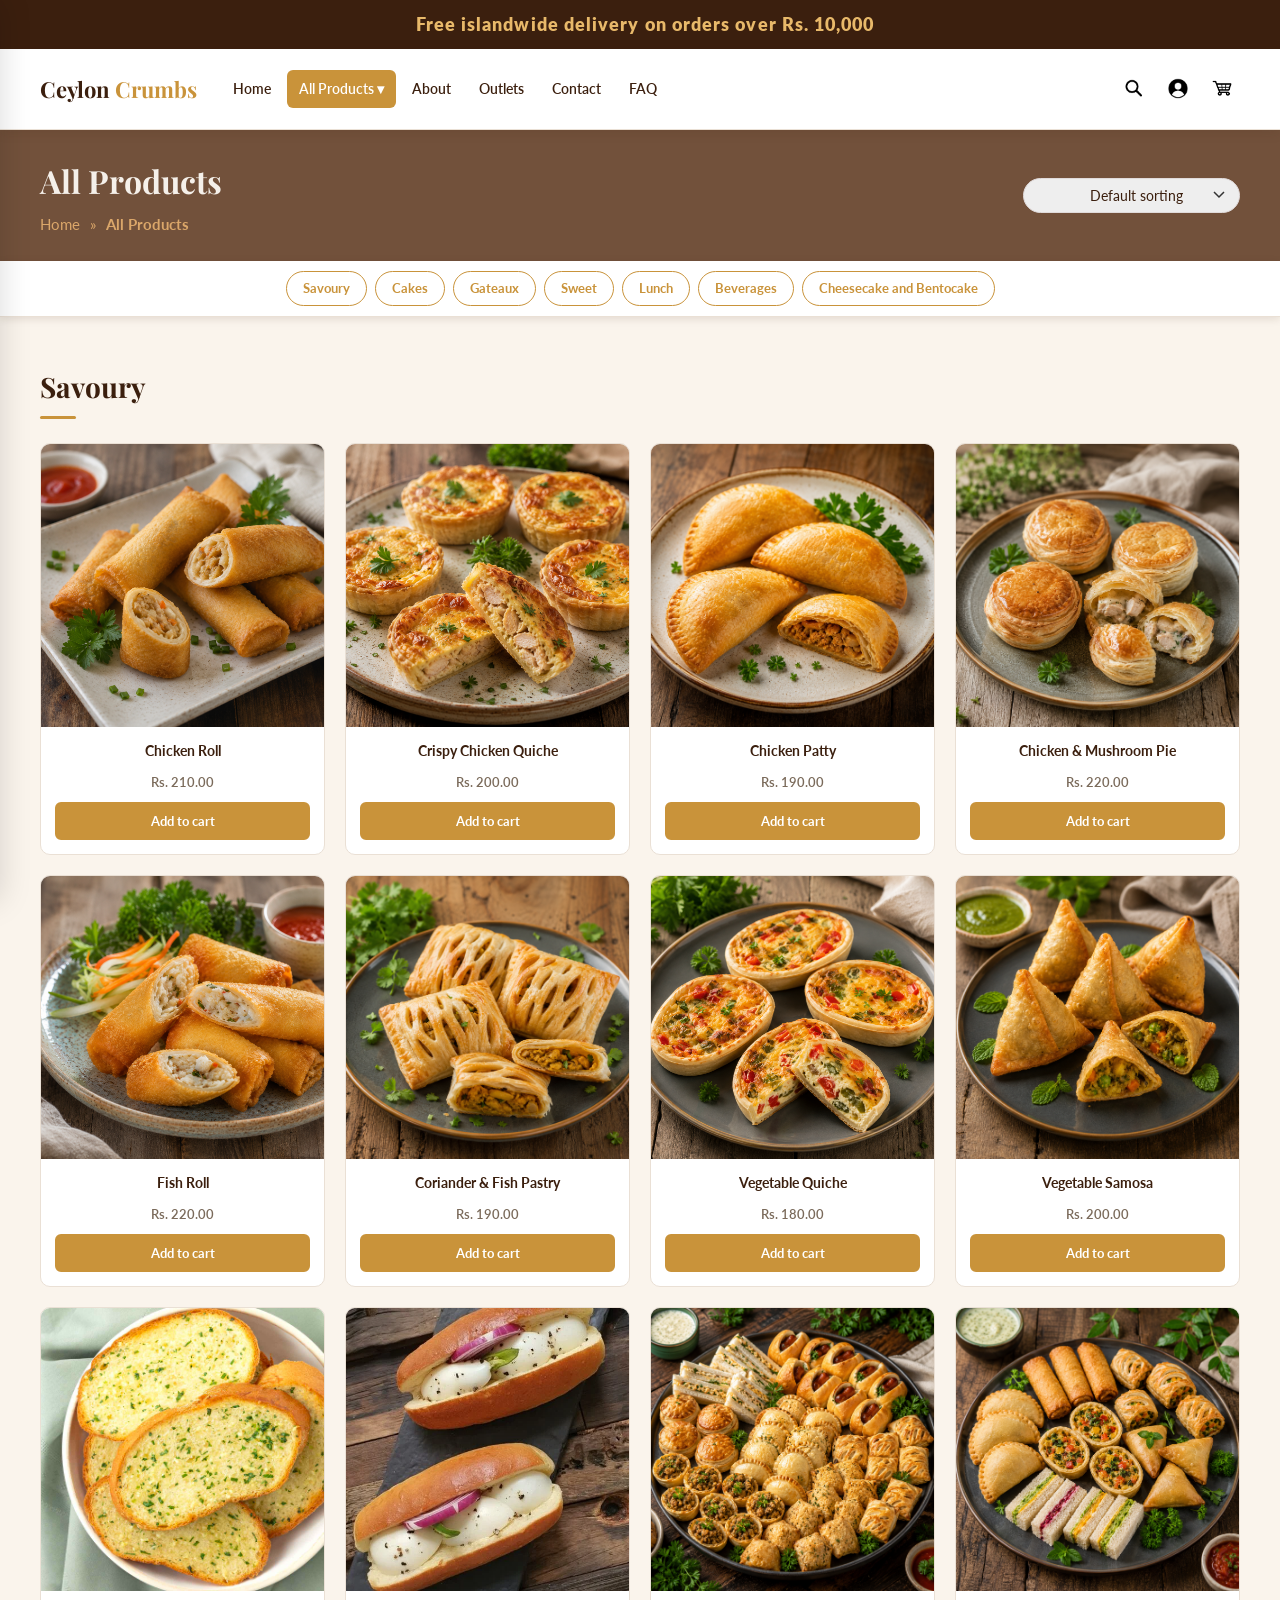
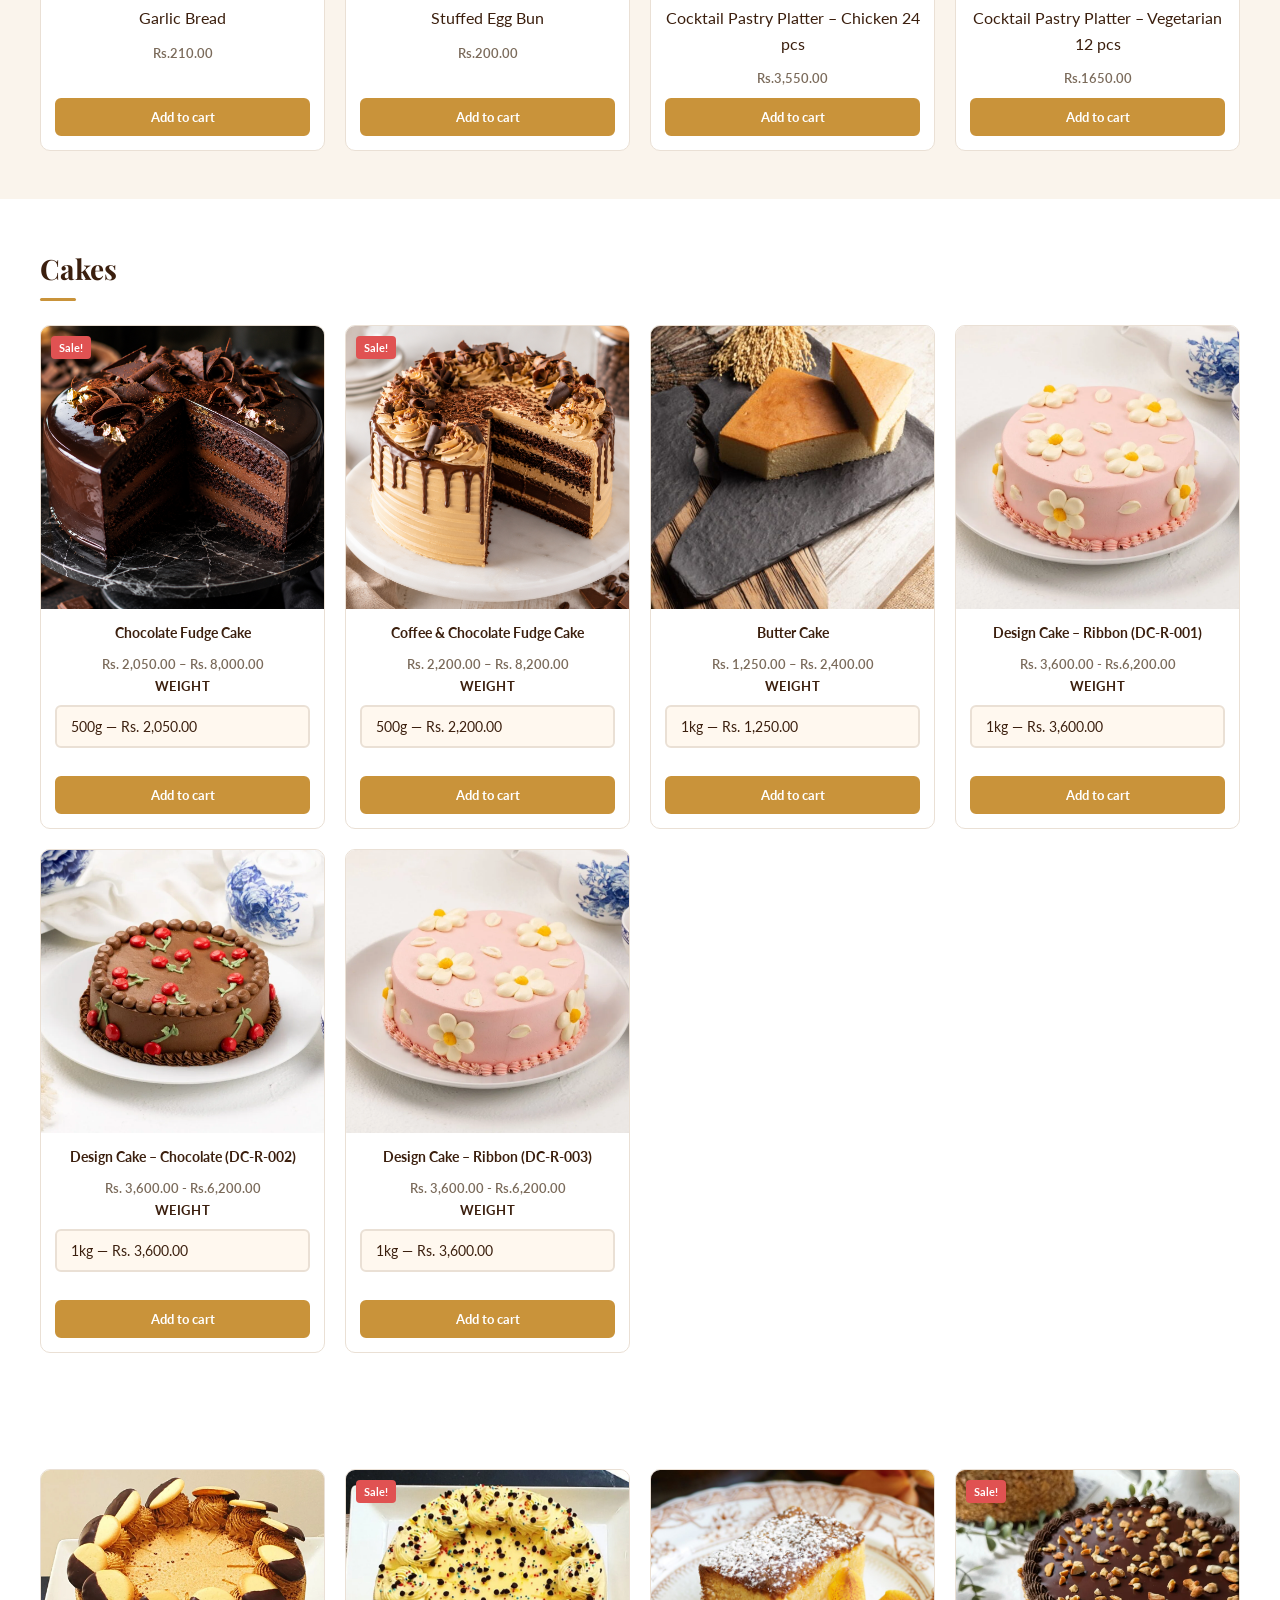
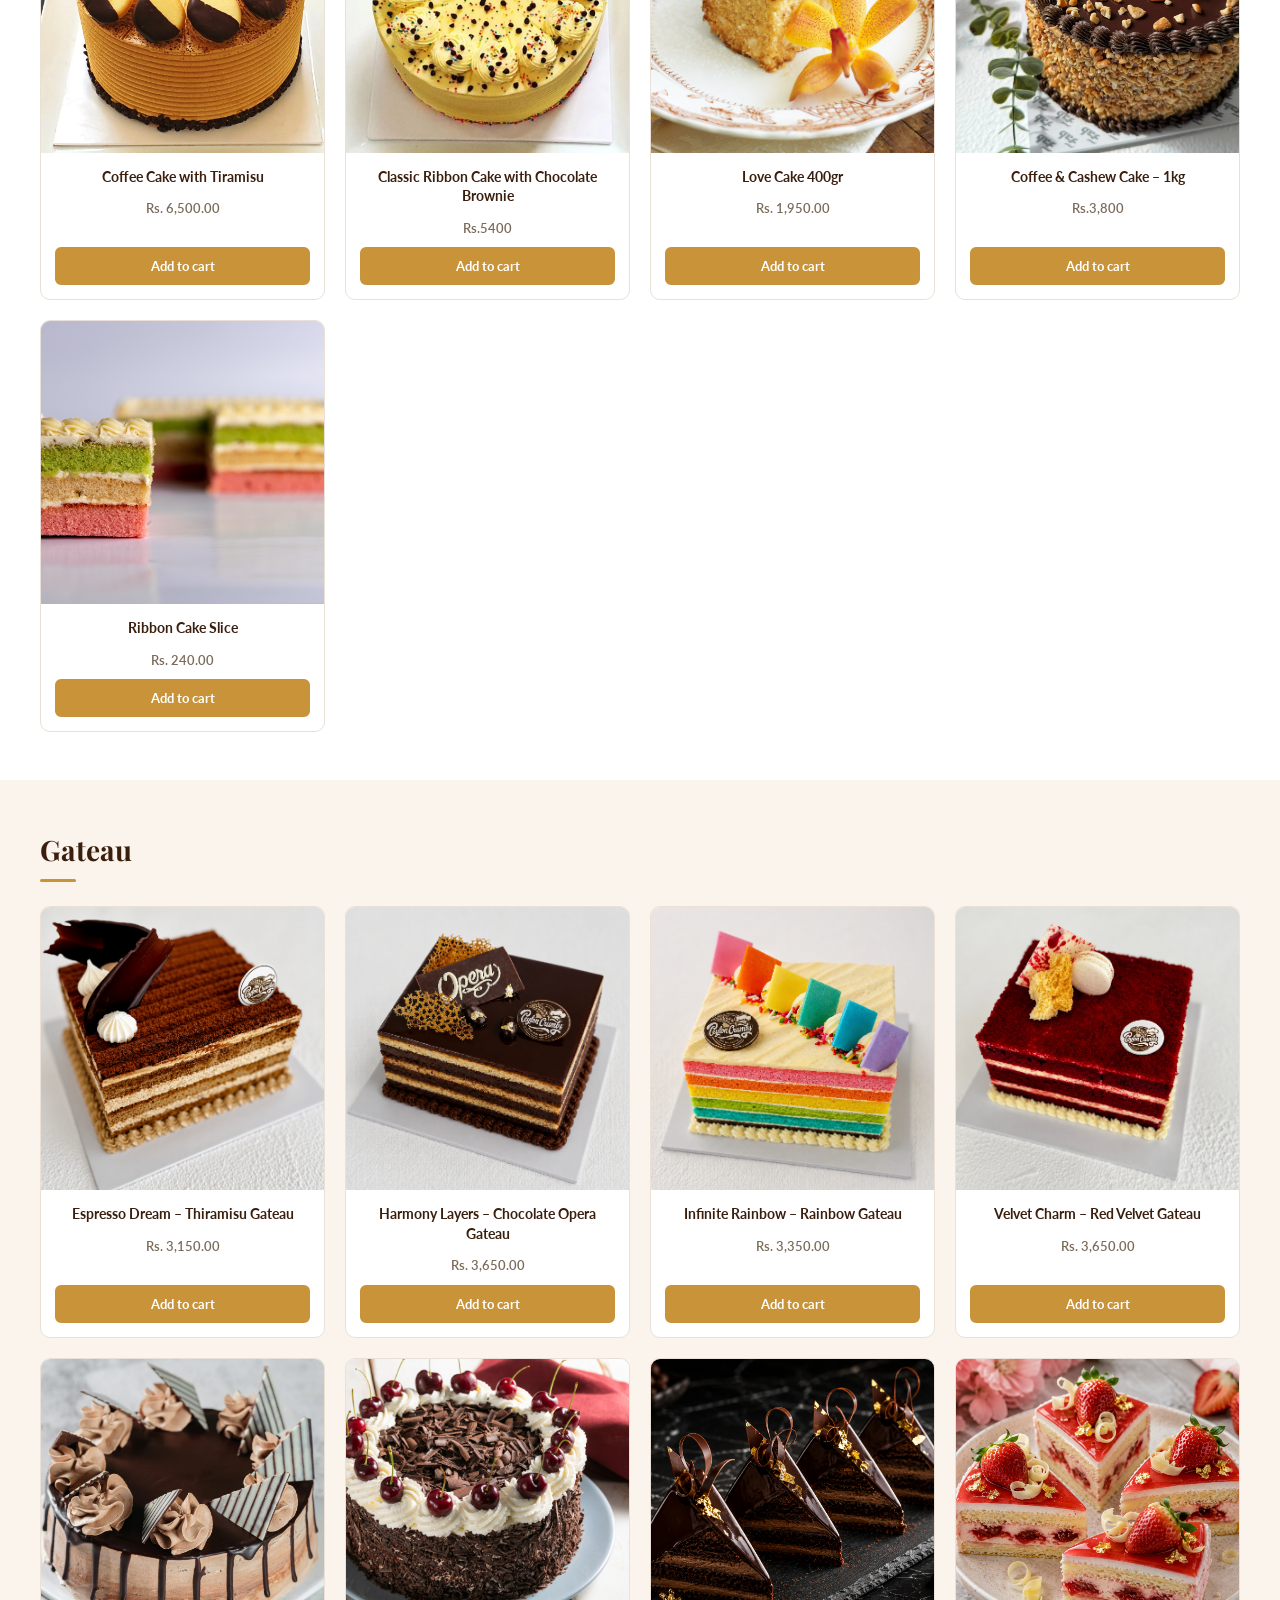
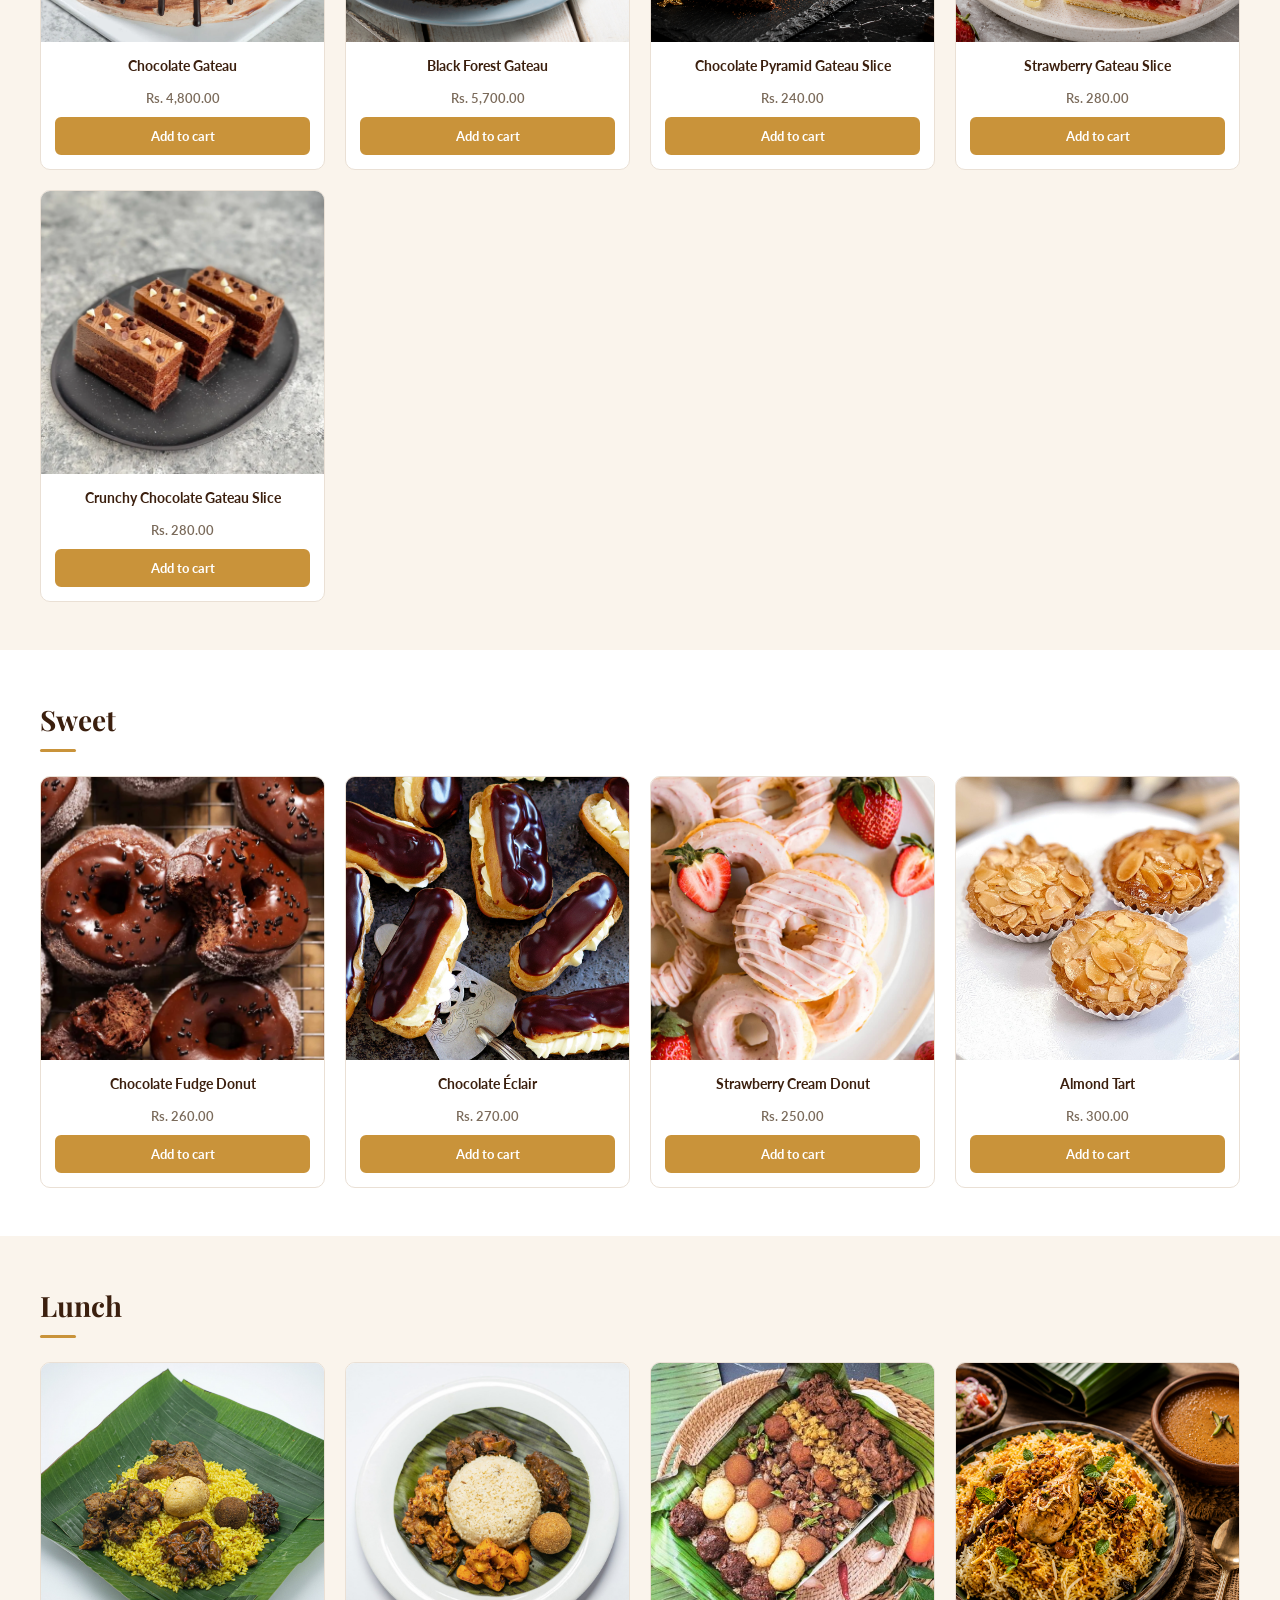
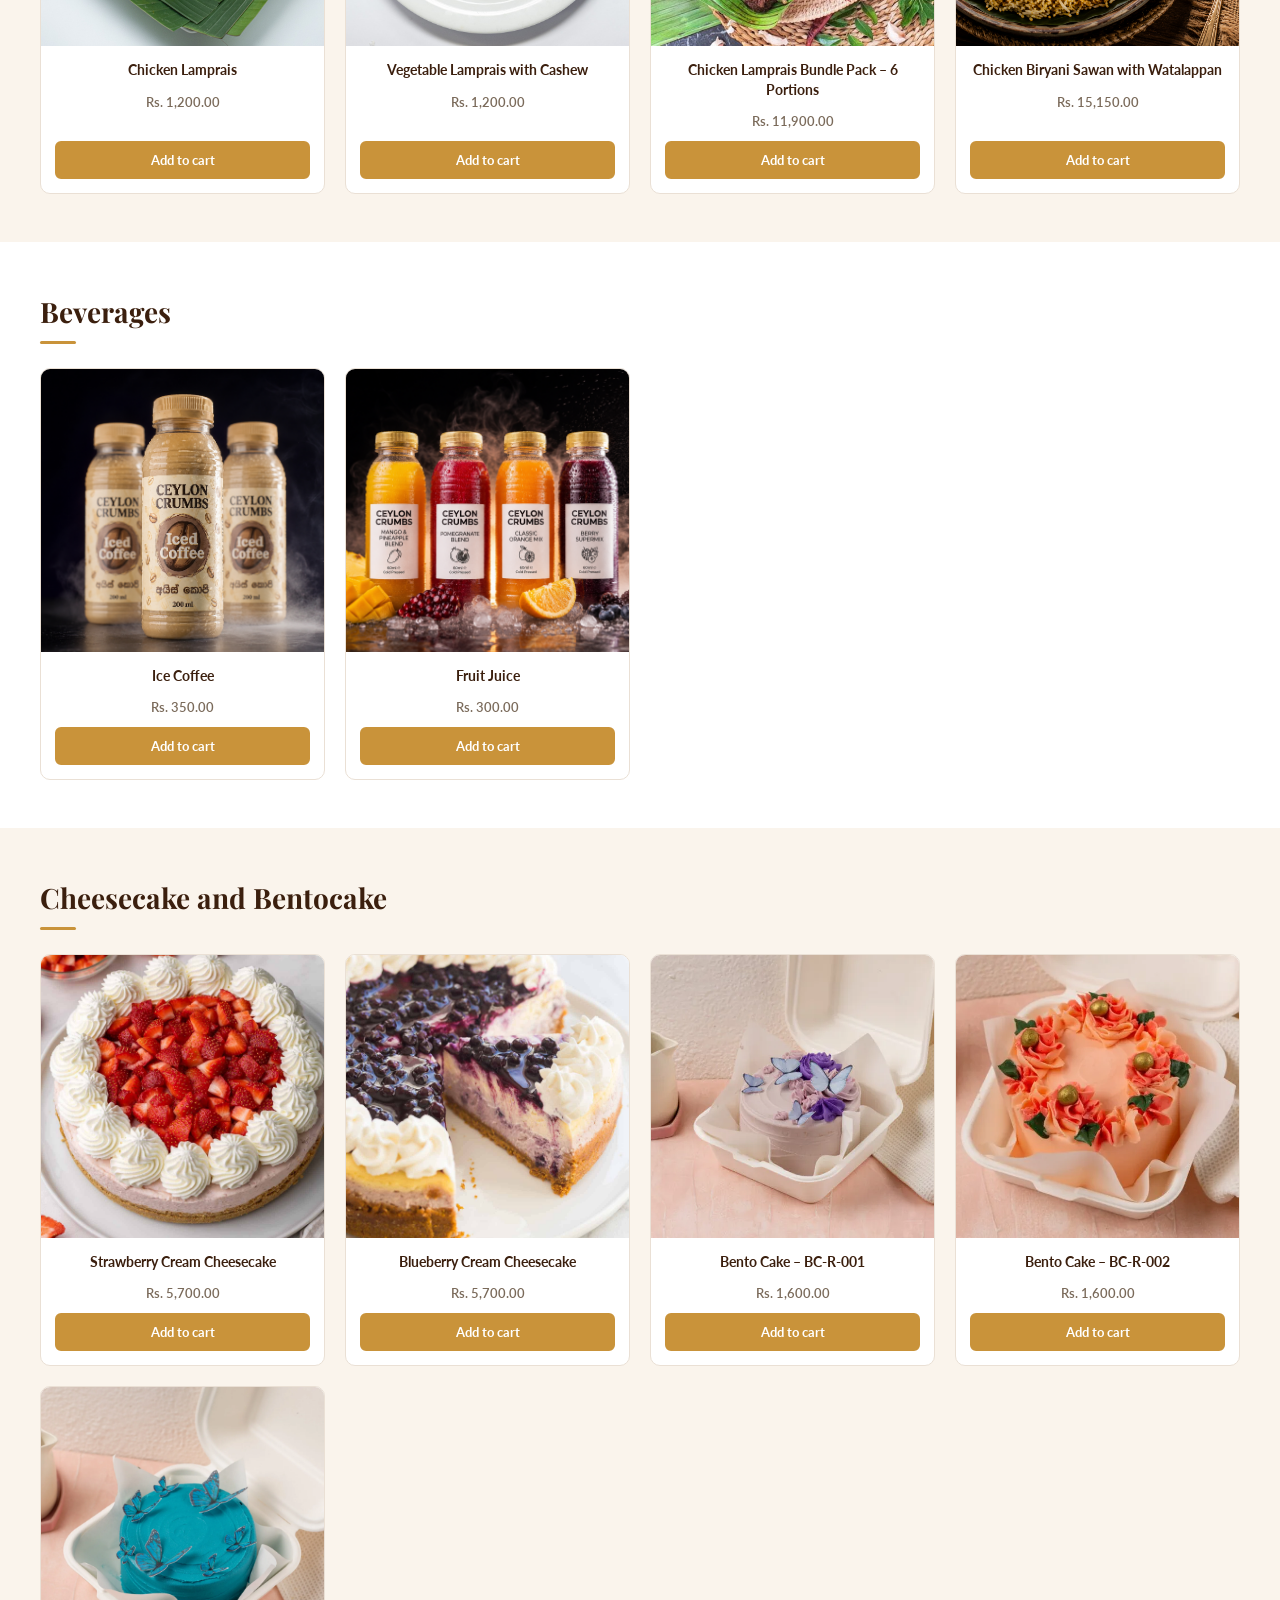
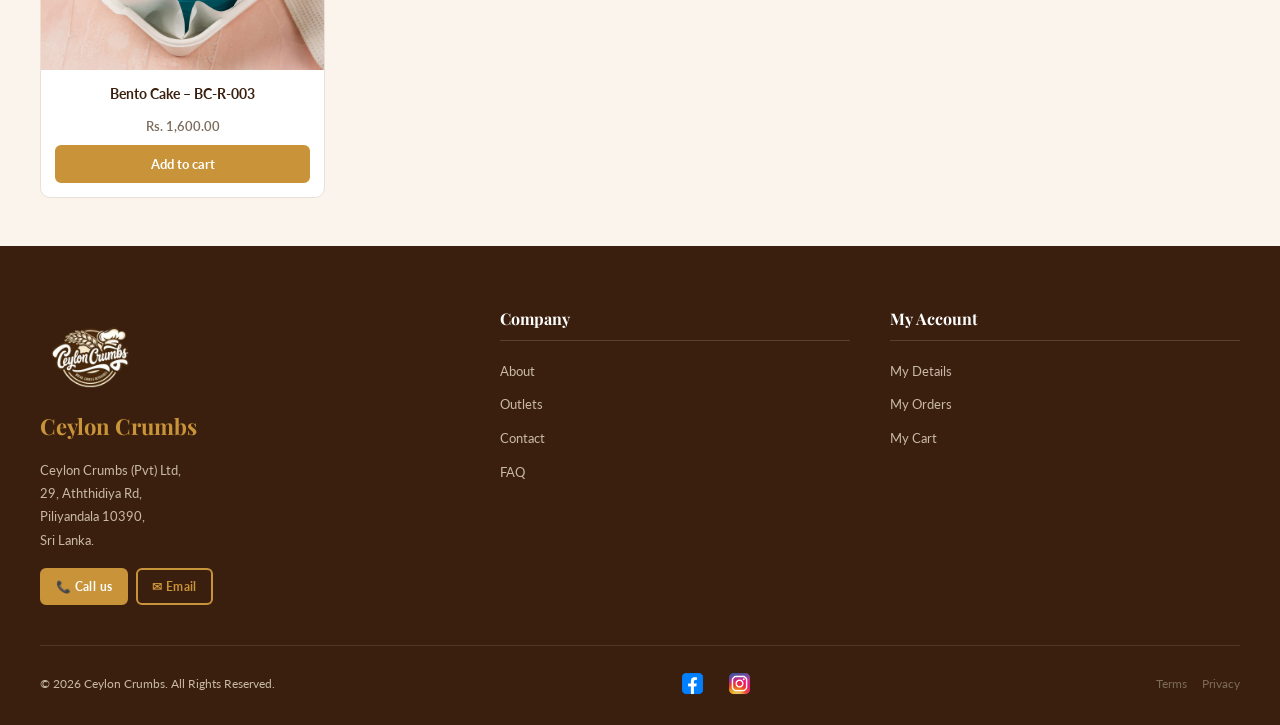
==== commit 9bd81177: "Add mobile menu for responsive navigation" ====
--- a/ALL PRODUCTS/all-products.html
+++ b/ALL PRODUCTS/all-products.html
@@ -100,6 +100,29 @@
   </div>
 </header>
 
+<div id="menu-overlay"></div>
+
+<div id="main-menu">
+
+  <div class="mobile-menu-header">
+    <h3>Ceylon Crumbs</h3>
+
+    <button id="close-menu">
+      ✕
+    </button>
+  </div>
+
+  <ul>
+    <li><a href="../HOME/home.html">Home</a></li>
+    <li><a href="../ALL PRODUCTS/all-products.html">All Products</a></li>
+    <li><a href="../ABOUT/about.html">About</a></li>
+    <li><a href="../OUTLETS/outlets.html">Outlets</a></li>
+    <li><a href="../CONTACT/contact.html">Contact</a></li>
+    <li><a href="../FAQ/faq.html">FAQ</a></li>
+  </ul>
+
+</div>
+
 <!-- Overlay -->
 <div id="menu-overlay"></div>
 
--- a/ALL PRODUCTS/all-prodcuts.css
+++ b/ALL PRODUCTS/all-prodcuts.css
@@ -225,6 +225,95 @@
 .hamburger.open span:nth-child(2) { opacity: 0; }
 .hamburger.open span:nth-child(3) { transform: translateY(-7px) rotate(-45deg); }
 @media (max-width: 849px) { .hamburger { display: flex; } }
+
+/* MOBILE MENU */
+
+.hamburger{
+  display:none;
+  flex-direction:column;
+  gap:5px;
+  background:none;
+  border:none;
+}
+
+.hamburger span{
+  width:24px;
+  height:3px;
+  background:#3B1F0E;
+  display:block;
+}
+
+#menu-overlay{
+  position:fixed;
+  inset:0;
+  background:rgba(0,0,0,.45);
+  opacity:0;
+  visibility:hidden;
+  transition:.3s;
+  z-index:998;
+}
+
+#menu-overlay.active{
+  opacity:1;
+  visibility:visible;
+}
+
+#main-menu{
+  position:fixed;
+  top:0;
+  left:-280px;
+  width:280px;
+  height:100%;
+  background:#fff;
+  z-index:999;
+  transition:.3s;
+  box-shadow:0 0 30px rgba(0,0,0,.15);
+}
+
+#main-menu.active{
+  left:0;
+}
+
+.mobile-menu-header{
+  display:flex;
+  justify-content:space-between;
+  align-items:center;
+  padding:20px;
+  border-bottom:1px solid #eee;
+}
+
+#close-menu{
+  border:none;
+  background:none;
+  font-size:24px;
+}
+
+#main-menu ul{
+  padding:20px;
+}
+
+#main-menu li{
+  margin-bottom:15px;
+}
+
+#main-menu a{
+  font-size:16px;
+  font-weight:600;
+}
+
+/* MOBILE */
+
+@media(max-width:768px){
+
+  .desktop-nav{
+    display:none;
+  }
+
+  .hamburger{
+    display:flex;
+  }
+
+}
 
 
 /* Page Hero */
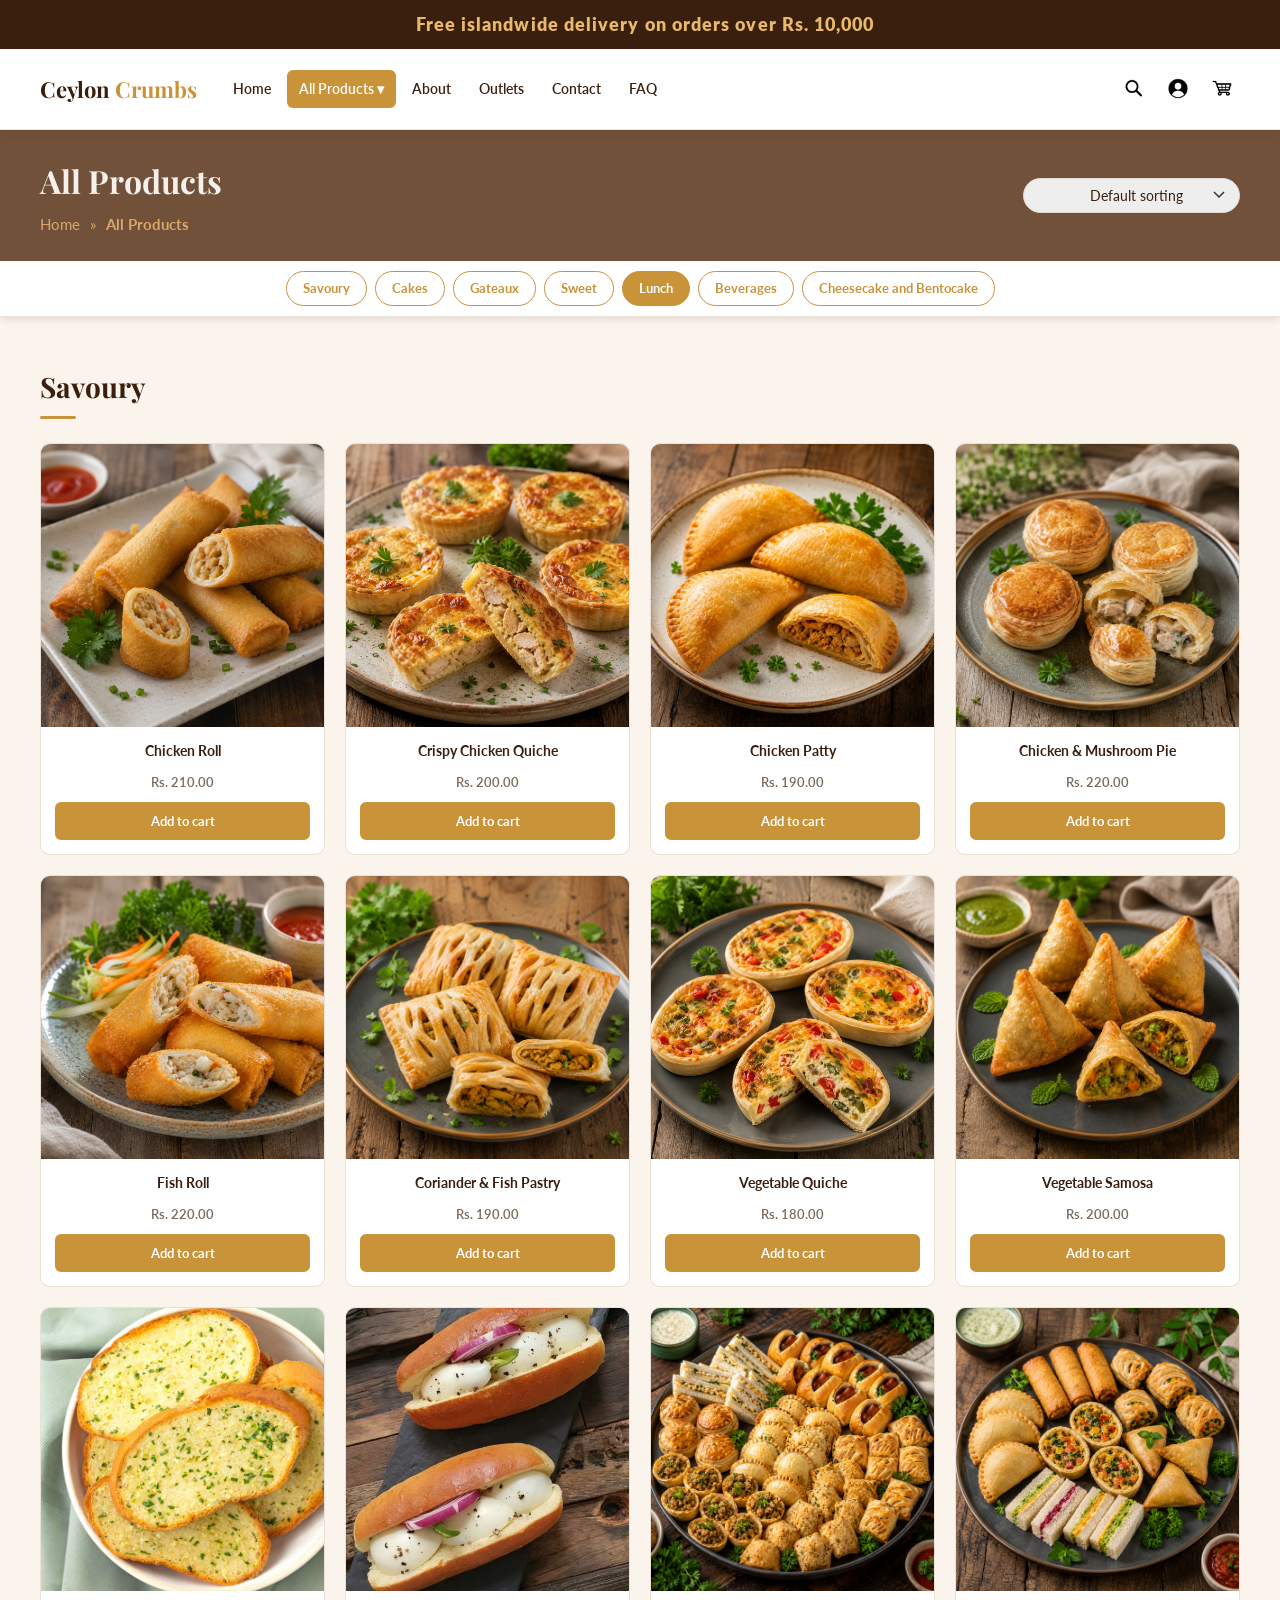
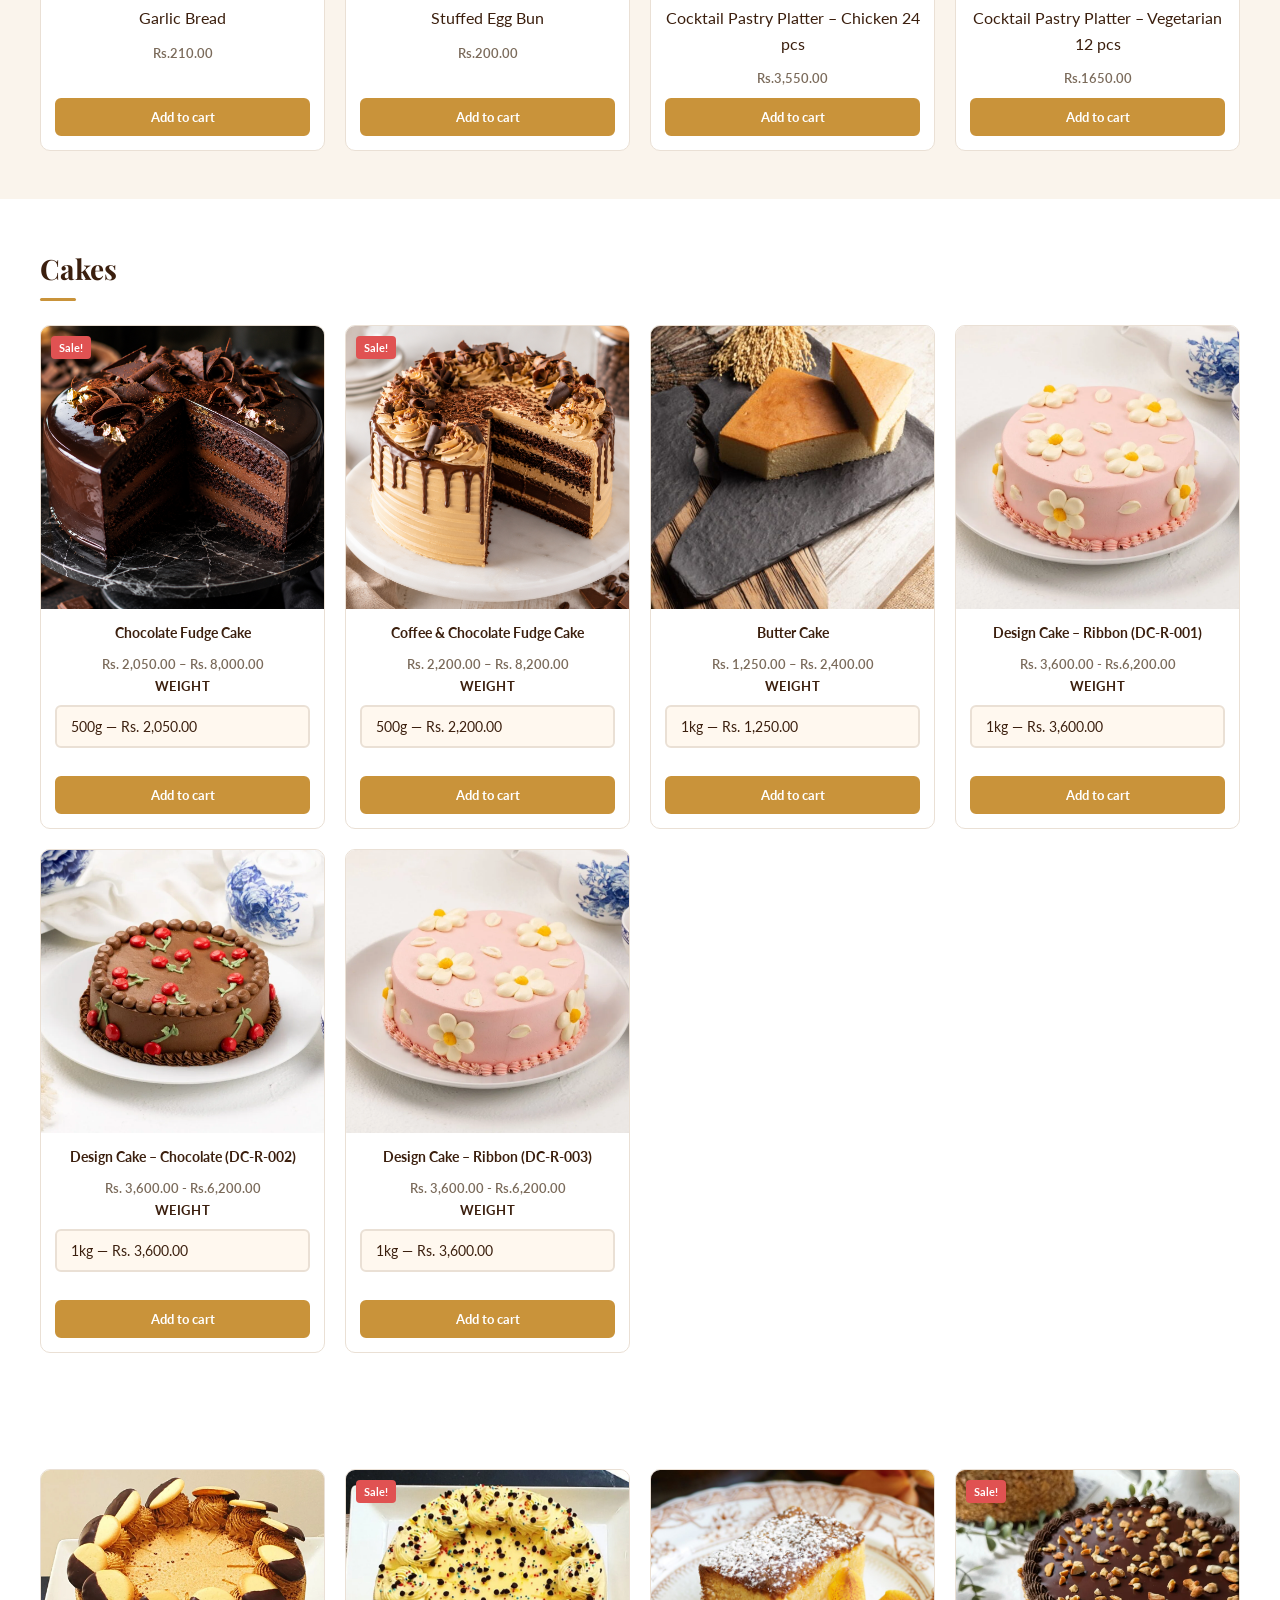
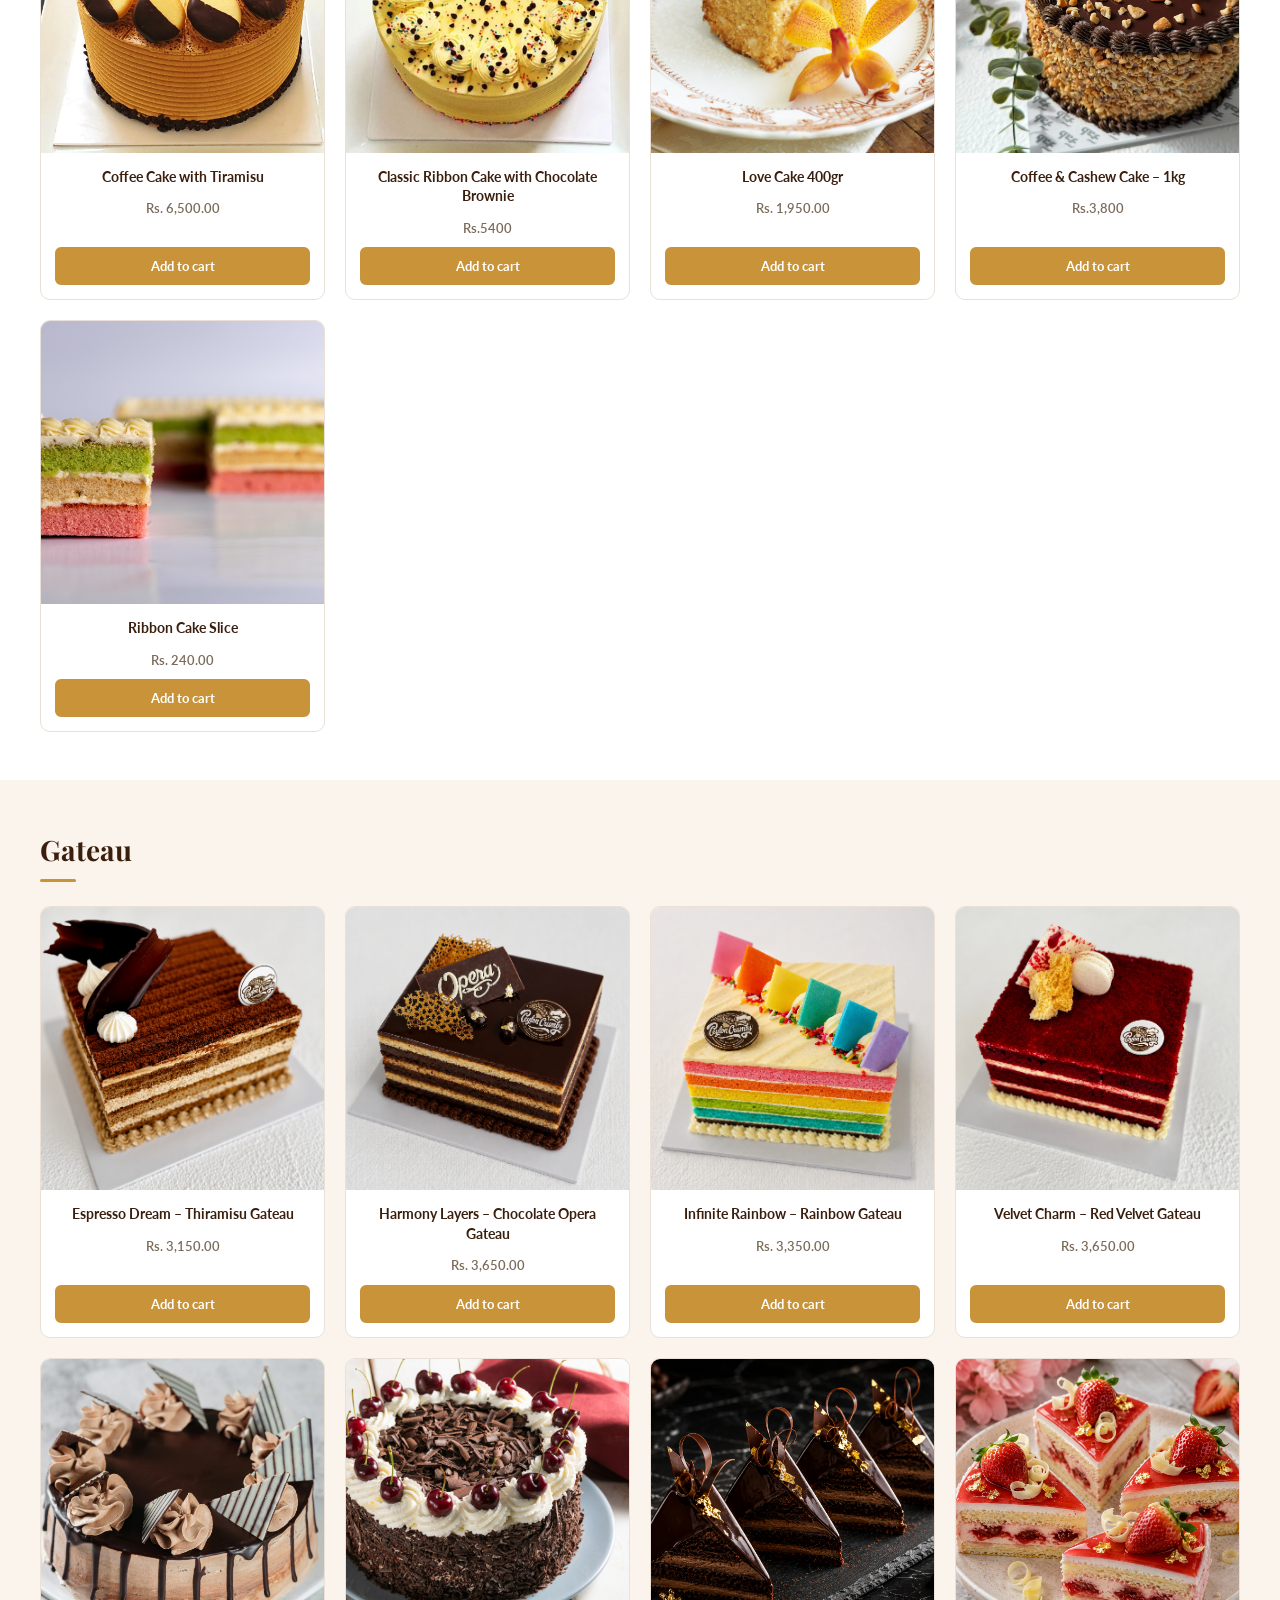
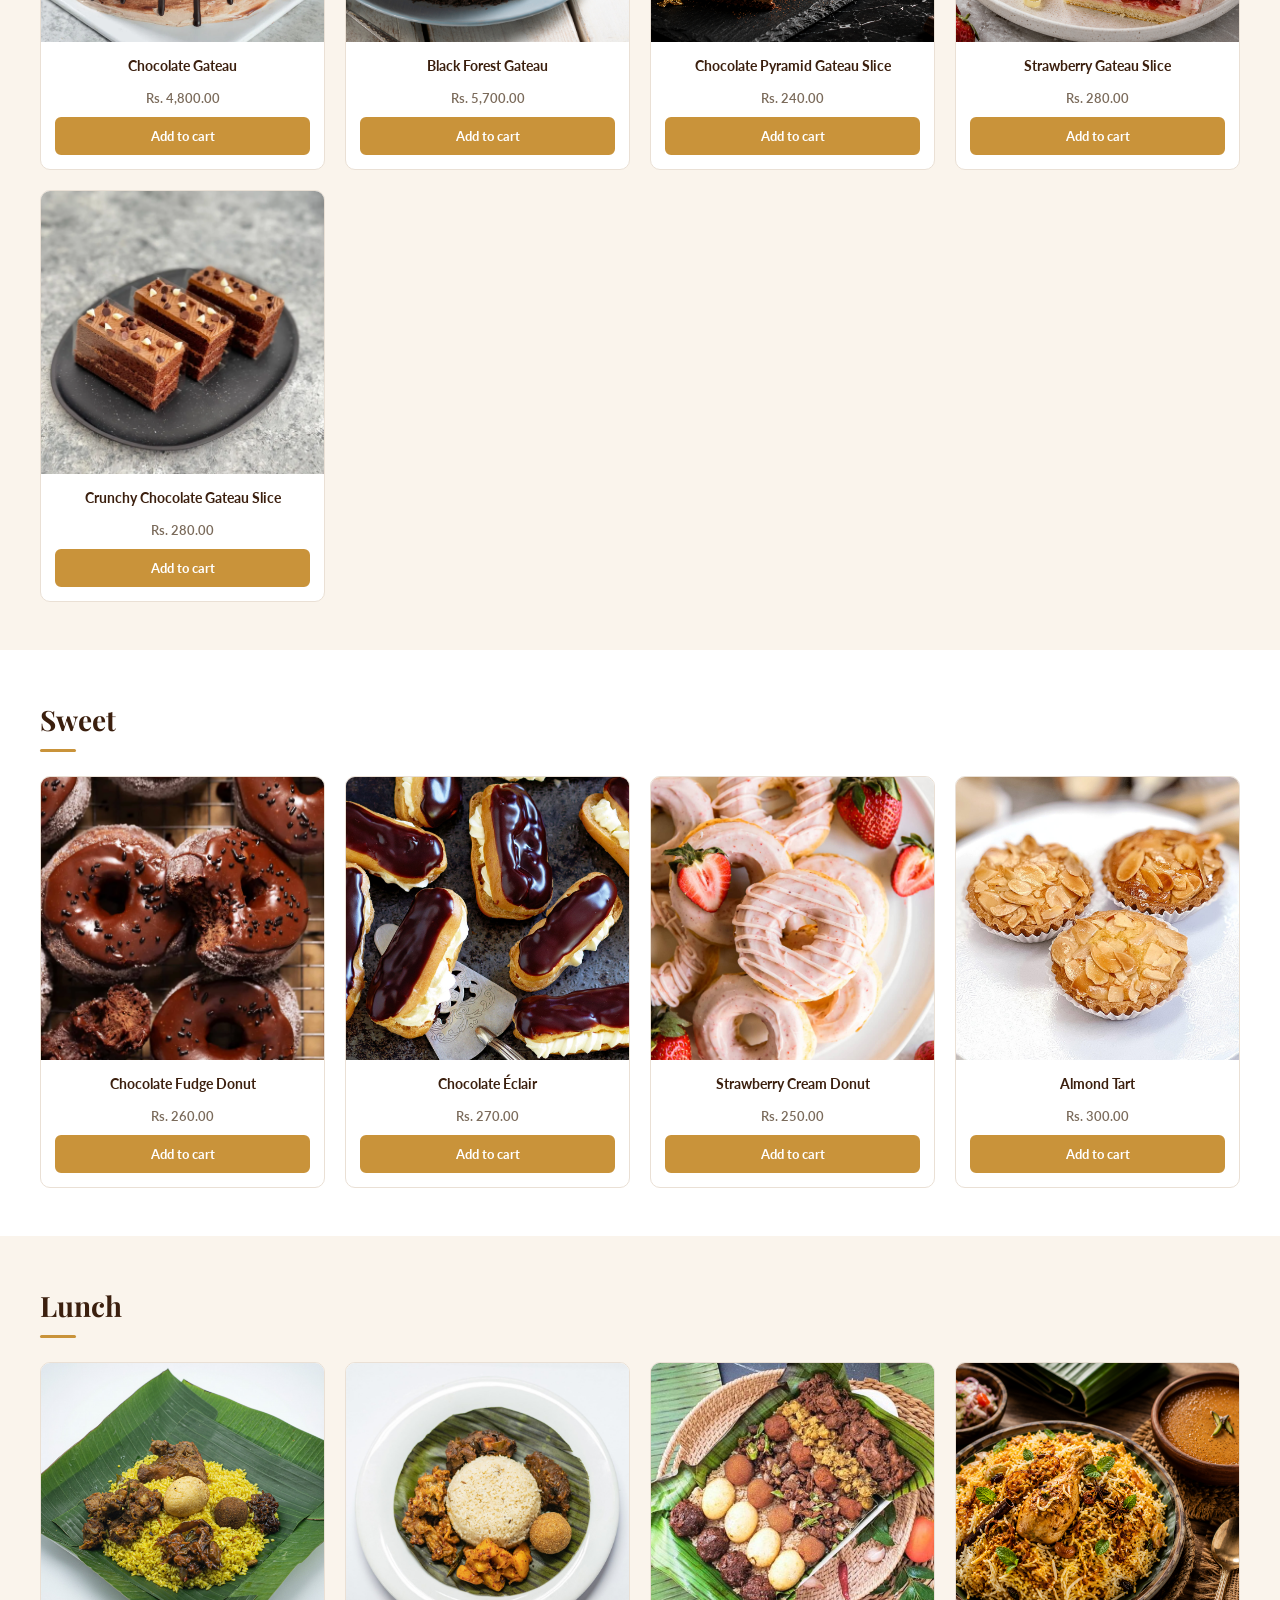
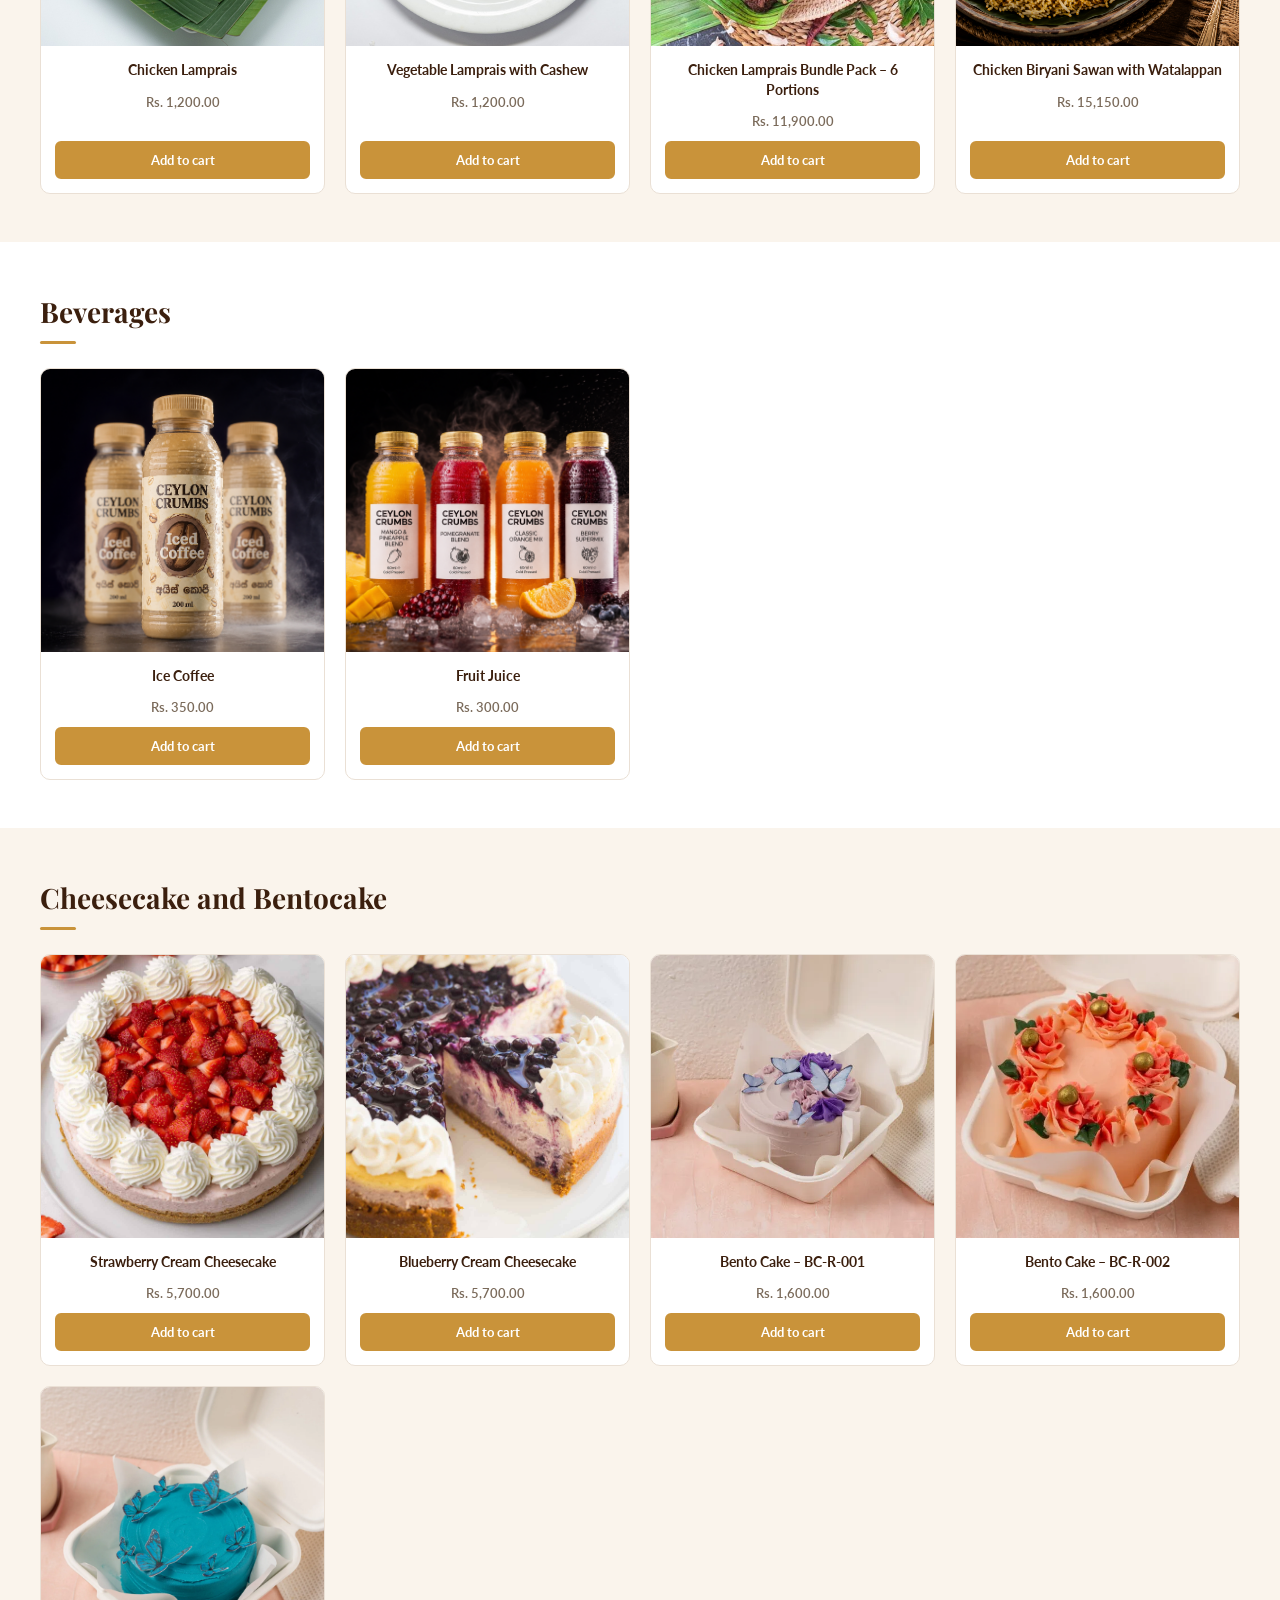
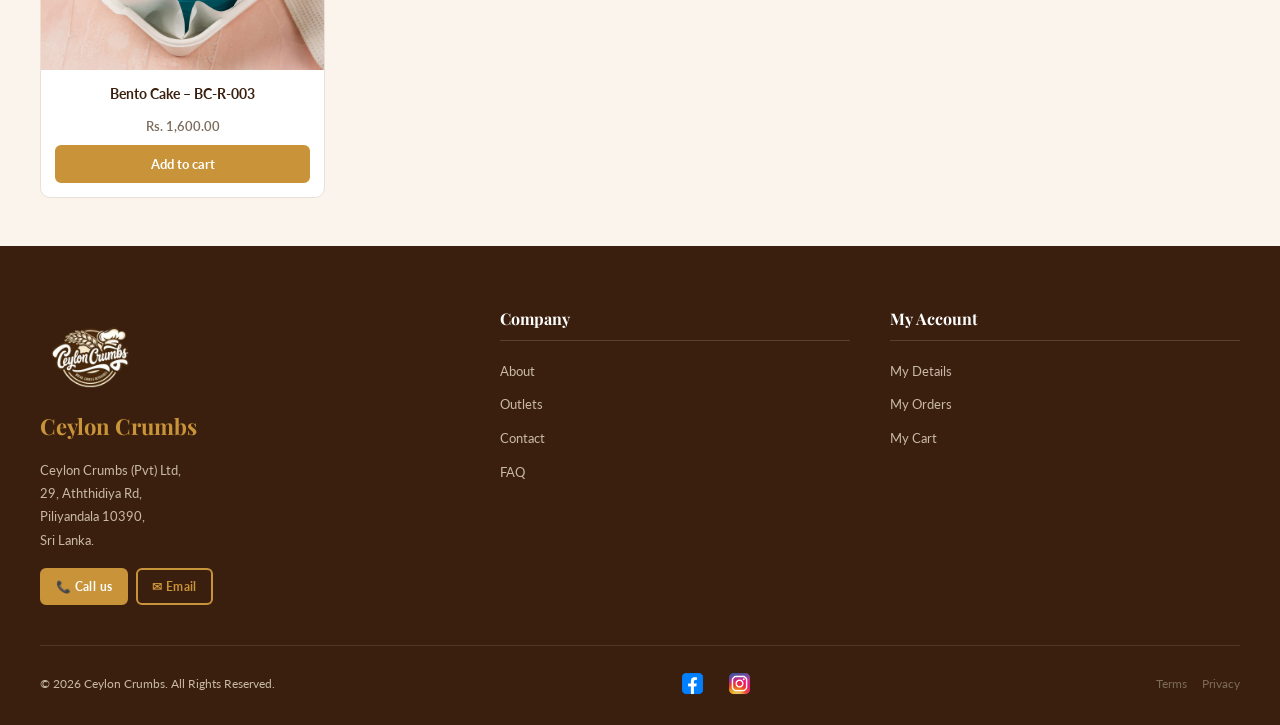
==== commit 7a4ec6a2: "Update all product.html" ====
--- a/ALL PRODUCTS/all-products.html
+++ b/ALL PRODUCTS/all-products.html
@@ -100,28 +100,6 @@
   </div>
 </header>
 
-<div id="menu-overlay"></div>
-
-<div id="main-menu">
-
-  <div class="mobile-menu-header">
-    <h3>Ceylon Crumbs</h3>
-
-    <button id="close-menu">
-      ✕
-    </button>
-  </div>
-
-  <ul>
-    <li><a href="../HOME/home.html">Home</a></li>
-    <li><a href="../ALL PRODUCTS/all-products.html">All Products</a></li>
-    <li><a href="../ABOUT/about.html">About</a></li>
-    <li><a href="../OUTLETS/outlets.html">Outlets</a></li>
-    <li><a href="../CONTACT/contact.html">Contact</a></li>
-    <li><a href="../FAQ/faq.html">FAQ</a></li>
-  </ul>
-
-</div>
 
 <!-- Overlay -->
 <div id="menu-overlay"></div>
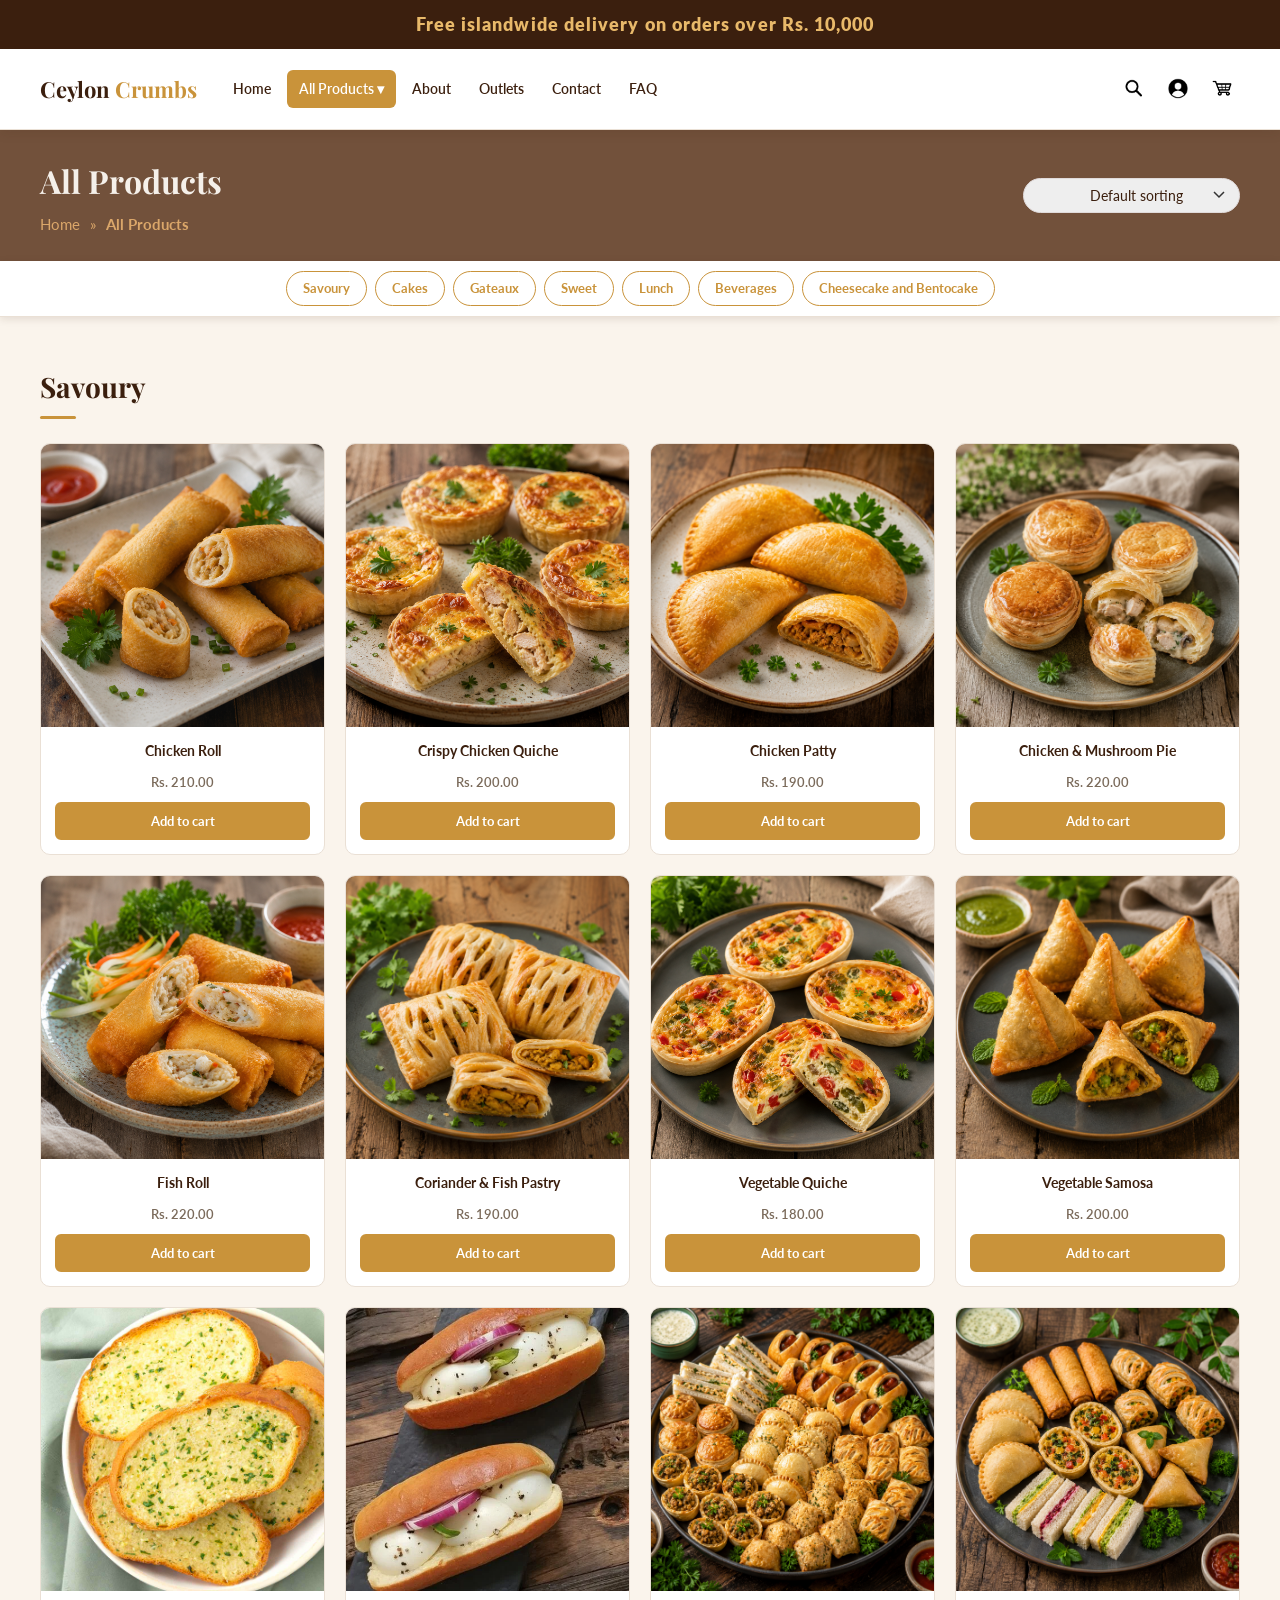
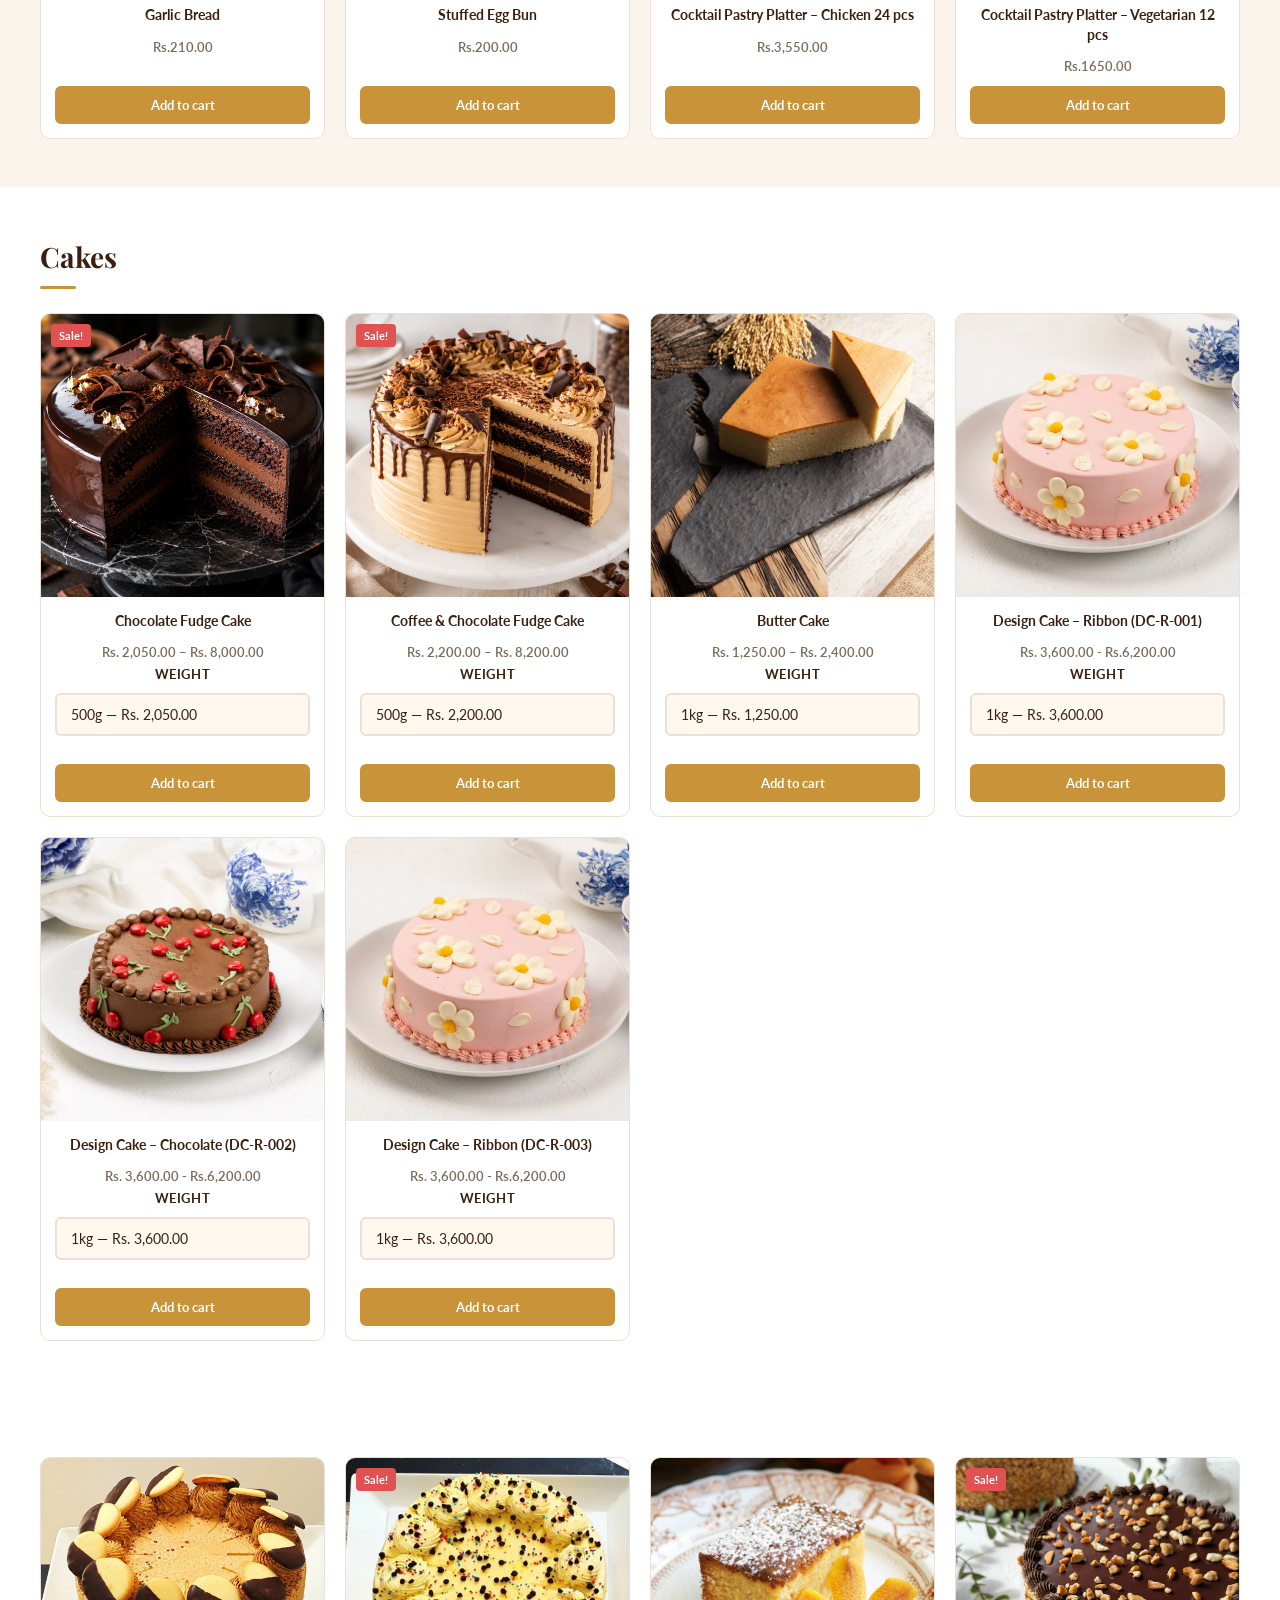
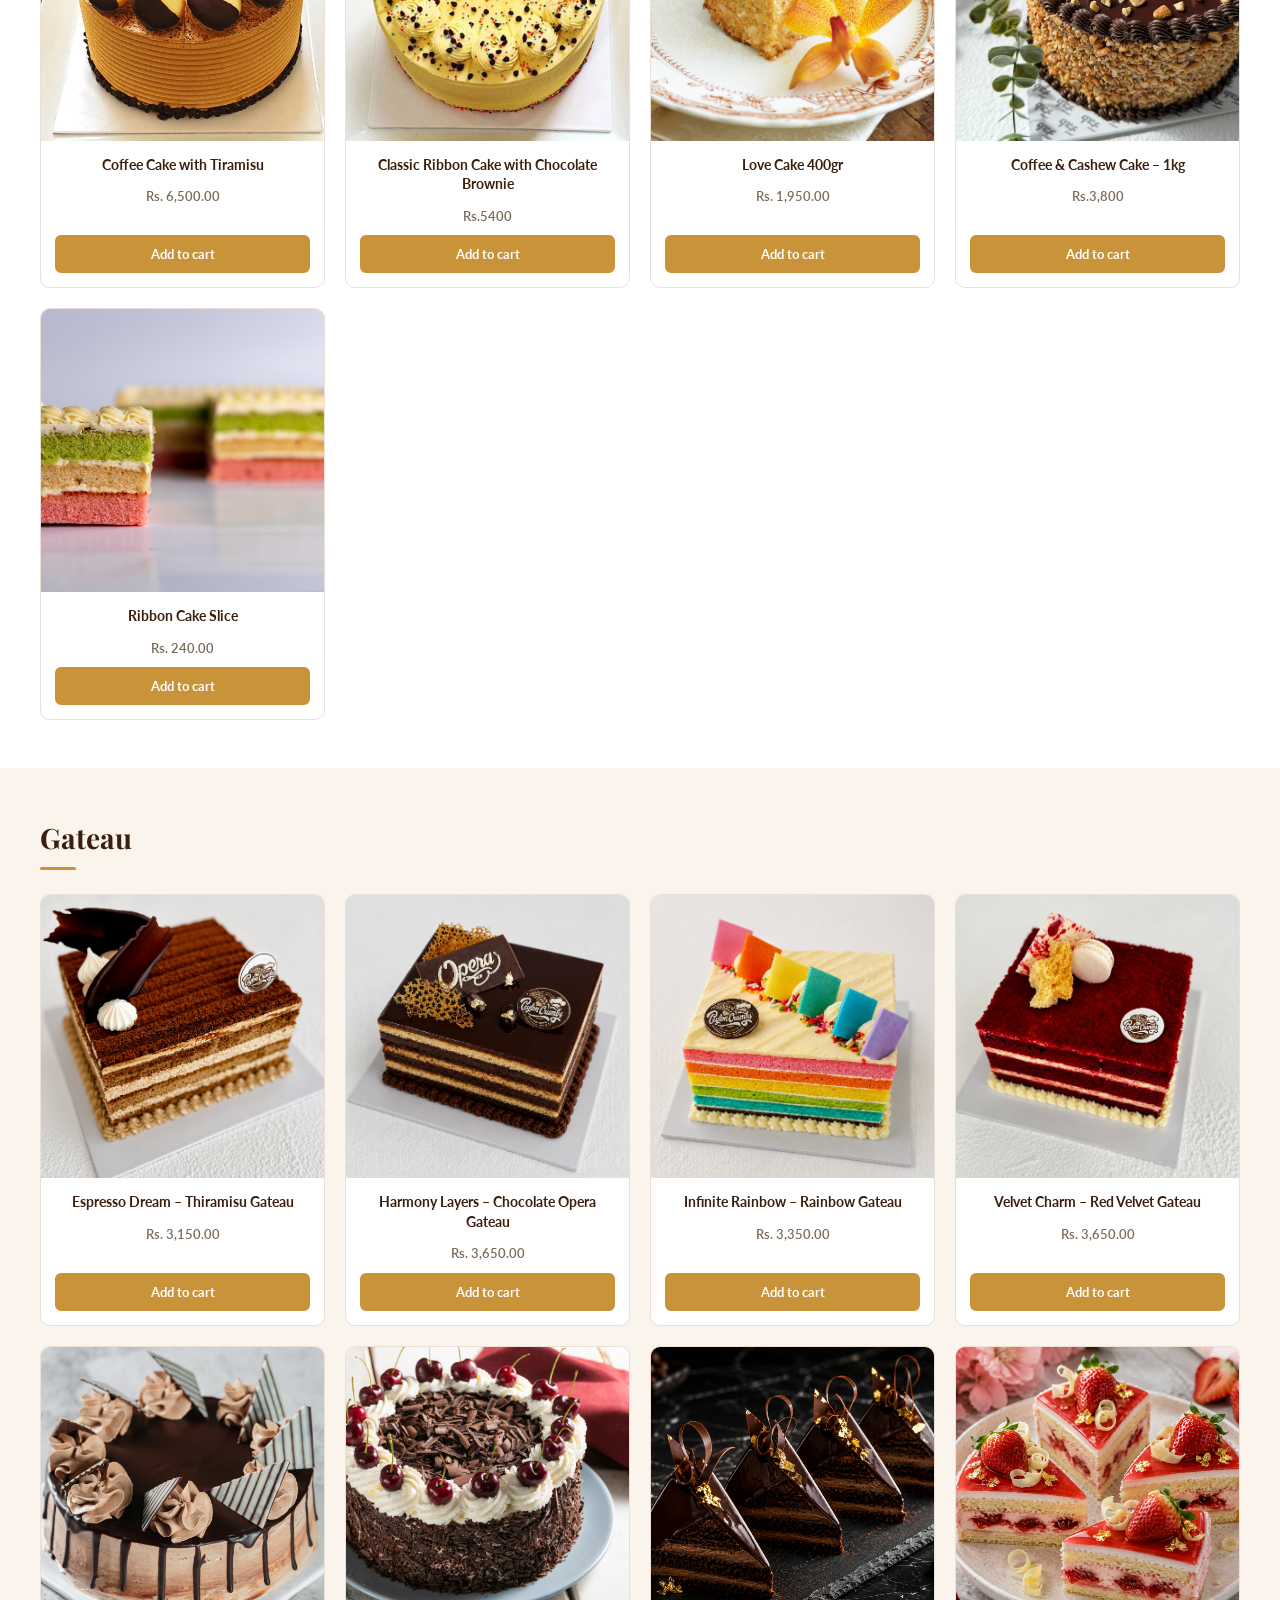
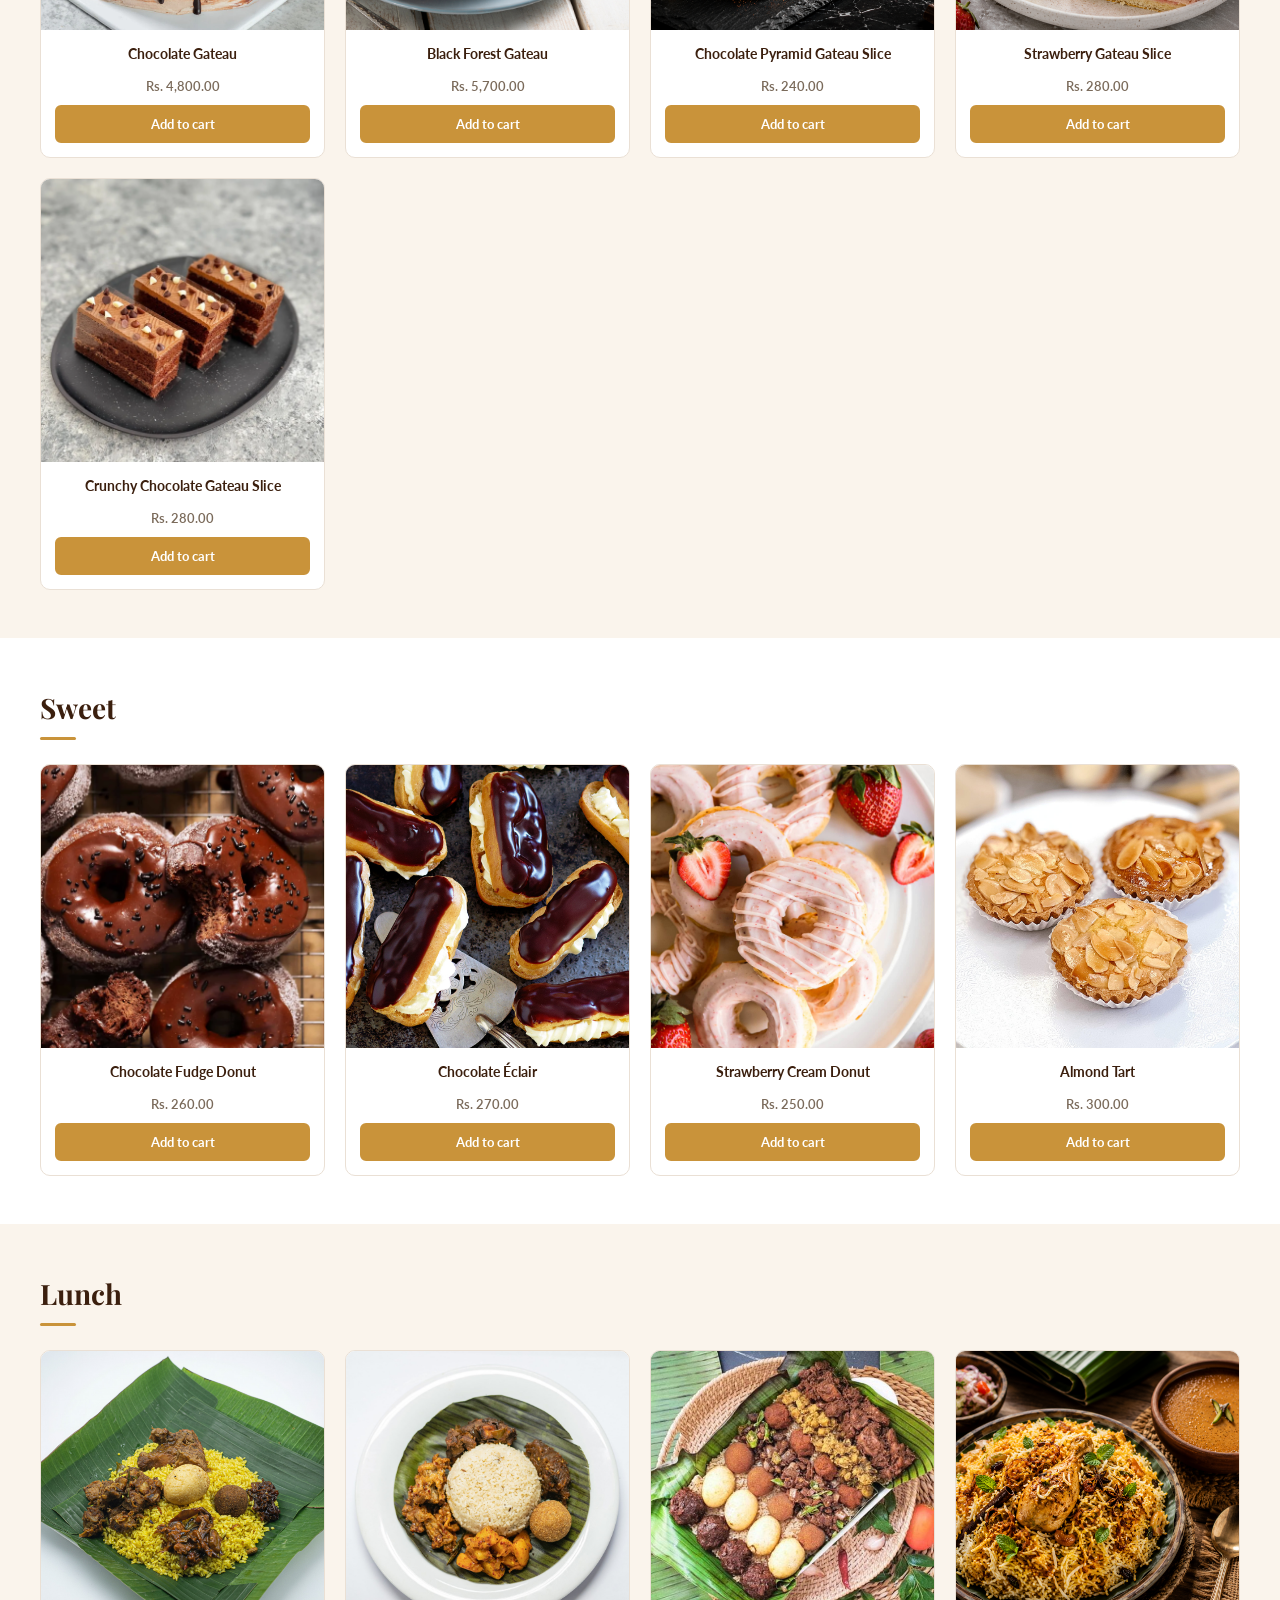
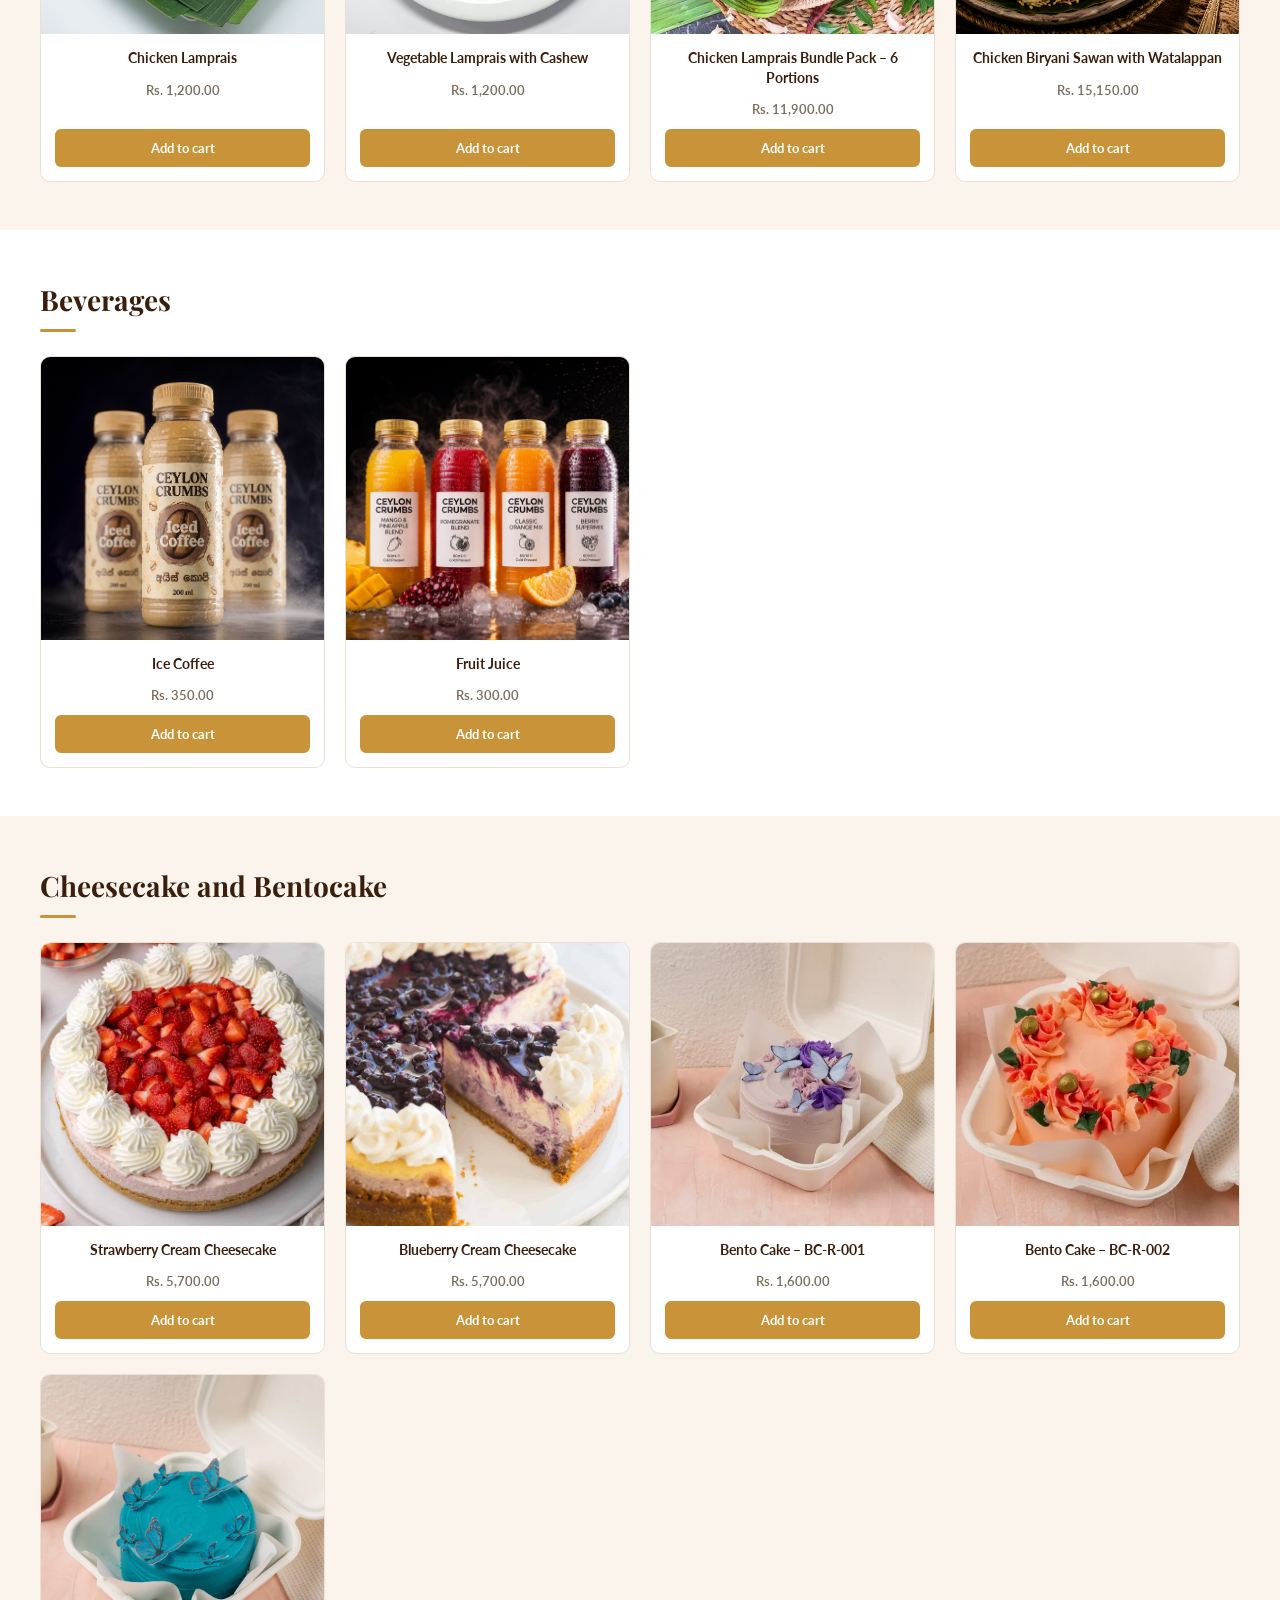
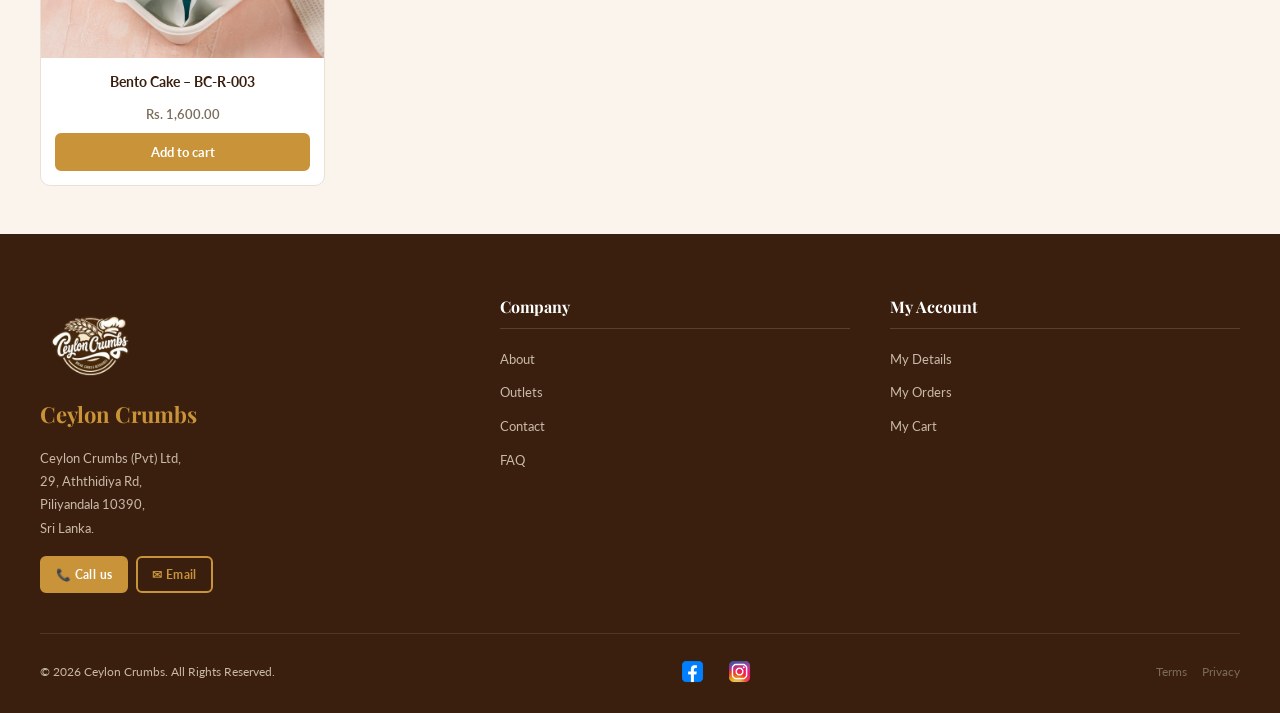
==== commit 96e9ca4f: "Update" ====
--- a/ALL PRODUCTS/all-products.html
+++ b/ALL PRODUCTS/all-products.html
@@ -117,12 +117,12 @@
         </p>
       </div>
       <!-- Sorting dropdown -->
-      <select class="sort-select" id="sort-select" onchange="sortProducts(this.value)">
-        <option value="default">Default sorting</option>
-        <option value="price-asc">Price: Low to High</option>
-        <option value="price-desc">Price: High to Low</option>
-        <option value="name-asc">Name: A–Z</option>
-      </select>
+      <select class="sort-select" id="sort-select">
+  <option value="default">Default sorting</option>
+  <option value="price-asc">Price: Low to High</option>
+  <option value="price-desc">Price: High to Low</option>
+  <option value="name-asc">Name: A–Z</option>
+</select>
     </div>
   </div>
 </div>
@@ -157,10 +157,10 @@
 
         <div class="product-small box"><div class="box-image"><img src="../ALL PRODUCTS/Products Photos/P48.jpg" alt="Vegetable Quiche" loading="lazy" /></div><div class="box-text text-center"><p class="product-title">Vegetable Quiche</p><div class="price-wrapper"><span class="price">Rs. 180.00</span></div><button class="button primary is-small ajax_add_to_cart" data-product_id="006">Add to cart</button></div></div>
         <div class="product-small box"><div class="box-image"><img src="../ALL PRODUCTS/Products Photos/P 8.jpg" alt="Vegetable Samosa" loading="lazy" /></div><div class="box-text text-center"><p class="product-title">Vegetable Samosa</p><div class="price-wrapper"><span class="price">Rs. 200.00</span></div><button class="button primary is-small ajax_add_to_cart" data-product_id="007">Add to cart</button></div></div>
-        <div class="product-small box"><div class="box-image"><img src="../ALL PRODUCTS/Products Photos/P46.webp" alt="Garlic Bread" loading="lazy"/></div><div class="box-text text-center"><p class="product-titile">Garlic Bread</p><div class="price-wrapper"><span class="price">Rs.210.00</span></div><button class="button primary is-small ajax_add_to_cart" data-product_id="008">Add to cart</button></div></div>
-        <div class="product-small box"><div class="box-image"><img src="../ALL PRODUCTS/Products Photos/P51.webp" alt="Stuffed Egg Bun" loading="lazy"/></div><div class="box-text text-center"><p class="product-titile">Stuffed Egg Bun</p><div class="price-wrapper"><span class="price">Rs.200.00</span></div><button class="button primary is-small ajax_add_to_cart" data-product_id="009">Add to cart</button></div></div>
-        <div class="product-small box"><div class="box-image"><img src="../ALL PRODUCTS/Products Photos/P44.webp" alt="Cocktail Pastry Platter – Chicken 24 pcs" loading="lazy"/></div><div class="box-text text-center"><p class="product-titile">Cocktail Pastry Platter – Chicken 24 pcs</p><div class="price-wrapper"><span class="price">Rs.3,550.00</span></div><button class="button primary is-small ajax_add_to_cart" data-product_id="010">Add to cart</button></div></div>
-        <div class="product-small box"><div class="box-image"><img src="../ALL PRODUCTS/Products Photos/P45.webp" alt="Cocktail Pastry Platter – Vegetarian 12 pcs" loading="lazy"/></div><div class="box-text text-center"><p class="product-titile">Cocktail Pastry Platter – Vegetarian 12 pcs</p><div class="price-wrapper"><span class="price">Rs.1650.00</span></div><button class="button primary is-small ajax_add_to_cart" data-product_id="011">Add to cart</button></div></div> 
+        <div class="product-small box"><div class="box-image"><img src="../ALL PRODUCTS/Products Photos/P46.webp" alt="Garlic Bread" loading="lazy"/></div><div class="box-text text-center"><p class="product-title">Garlic Bread</p><div class="price-wrapper"><span class="price">Rs.210.00</span></div><button class="button primary is-small ajax_add_to_cart" data-product_id="008">Add to cart</button></div></div>
+        <div class="product-small box"><div class="box-image"><img src="../ALL PRODUCTS/Products Photos/P51.webp" alt="Stuffed Egg Bun" loading="lazy"/></div><div class="box-text text-center"><p class="product-title">Stuffed Egg Bun</p><div class="price-wrapper"><span class="price">Rs.200.00</span></div><button class="button primary is-small ajax_add_to_cart" data-product_id="009">Add to cart</button></div></div>
+        <div class="product-small box"><div class="box-image"><img src="../ALL PRODUCTS/Products Photos/P44.webp" alt="Cocktail Pastry Platter – Chicken 24 pcs" loading="lazy"/></div><div class="box-text text-center"><p class="product-title">Cocktail Pastry Platter – Chicken 24 pcs</p><div class="price-wrapper"><span class="price">Rs.3,550.00</span></div><button class="button primary is-small ajax_add_to_cart" data-product_id="010">Add to cart</button></div></div>
+        <div class="product-small box"><div class="box-image"><img src="../ALL PRODUCTS/Products Photos/P45.webp" alt="Cocktail Pastry Platter – Vegetarian 12 pcs" loading="lazy"/></div><div class="box-text text-center"><p class="product-title">Cocktail Pastry Platter – Vegetarian 12 pcs</p><div class="price-wrapper"><span class="price">Rs.1650.00</span></div><button class="button primary is-small ajax_add_to_cart" data-product_id="011">Add to cart</button></div></div> 
        </div>
       </div>
   </section>
--- a/ALL PRODUCTS/all-prodcuts.css
+++ b/ALL PRODUCTS/all-prodcuts.css
@@ -226,94 +226,6 @@
 .hamburger.open span:nth-child(3) { transform: translateY(-7px) rotate(-45deg); }
 @media (max-width: 849px) { .hamburger { display: flex; } }
 
-/* MOBILE MENU */
-
-.hamburger{
-  display:none;
-  flex-direction:column;
-  gap:5px;
-  background:none;
-  border:none;
-}
-
-.hamburger span{
-  width:24px;
-  height:3px;
-  background:#3B1F0E;
-  display:block;
-}
-
-#menu-overlay{
-  position:fixed;
-  inset:0;
-  background:rgba(0,0,0,.45);
-  opacity:0;
-  visibility:hidden;
-  transition:.3s;
-  z-index:998;
-}
-
-#menu-overlay.active{
-  opacity:1;
-  visibility:visible;
-}
-
-#main-menu{
-  position:fixed;
-  top:0;
-  left:-280px;
-  width:280px;
-  height:100%;
-  background:#fff;
-  z-index:999;
-  transition:.3s;
-  box-shadow:0 0 30px rgba(0,0,0,.15);
-}
-
-#main-menu.active{
-  left:0;
-}
-
-.mobile-menu-header{
-  display:flex;
-  justify-content:space-between;
-  align-items:center;
-  padding:20px;
-  border-bottom:1px solid #eee;
-}
-
-#close-menu{
-  border:none;
-  background:none;
-  font-size:24px;
-}
-
-#main-menu ul{
-  padding:20px;
-}
-
-#main-menu li{
-  margin-bottom:15px;
-}
-
-#main-menu a{
-  font-size:16px;
-  font-weight:600;
-}
-
-/* MOBILE */
-
-@media(max-width:768px){
-
-  .desktop-nav{
-    display:none;
-  }
-
-  .hamburger{
-    display:flex;
-  }
-
-}
 
 
 /* Page Hero */
@@ -711,12 +623,113 @@
 .social-links { display: flex; gap: 12px; }
 .social-links a { color: #C8B9A8; font-size: 13px; transition: color var(--trans); }
 .social-links a:hover { color: var(--gold); }
-
-/* Responsive */
-@media (max-width: 900px) { .footer-grid { grid-template-columns: 1fr 1fr; } }
-@media (max-width: 600px) {
-  .footer-grid { grid-template-columns: 1fr; }
-  .filter-btn  { font-size: 12px; padding: 5px 12px; }
-}
-
-
+/* ==========================================================
+   RESPONSIVE DESIGN
+========================================================== */
+
+/* Mobile */
+@media (max-width: 768px) {
+
+  #announcement-bar {
+    font-size: 14px;
+    padding: 12px 18px;
+  }
+
+  .header-inner {
+    flex-wrap: wrap;
+    height: auto;
+    padding: 16px 0;
+    gap: 12px;
+  }
+
+  .header-inner{
+  display:flex;
+  flex-direction:column;
+  align-items:center;
+}
+
+  .logo img {
+    height: 100px;
+  }
+
+  /* BIGGER logo text */
+  .logo-text {
+    font-size: 32px;
+  }
+
+  .logo{
+  width:100%;
+  display:flex;
+  justify-content:center;
+  align-items:center;
+}
+
+.logo a{
+  display:flex;
+  align-items:center;
+  justify-content:center;
+  gap:10px;
+}
+
+  /* NAVBAR WRAPS */
+  .desktop-nav {
+    width: 100%;
+    flex-wrap: wrap;
+    justify-content: center;
+    gap: 6px;
+  }
+
+  /* BIGGER nav links */
+  .desktop-nav > li > a {
+    font-size: 12px;
+    padding: 8px 12px;
+  }
+
+  .header-icons {
+    width: 100%;
+    justify-content: center;
+    margin-left: 0;
+  }
+
+  .products-grid {
+    grid-template-columns: repeat(2, 1fr);
+    gap: 14px;
+  }
+
+  .hero-slide { height: 320px; }
+
+  .section-header {
+    flex-direction: column;
+    align-items: flex-start;
+    gap: 10px;
+  }
+
+  .footer-grid { grid-template-columns: 1fr; gap: 24px; }
+  .footer-bottom { flex-direction: column; text-align: center; }
+}
+
+/* Small Phones */
+@media (max-width: 480px) {
+
+  .container { width: 95%; }
+  .products-grid { grid-template-columns: repeat(2, 1fr); }
+
+  .hero-slide { height: auto; }
+  .hero-slide img { width: 100%; height: auto; object-fit: contain; }
+
+  /* BIGGER logo text on small phones */
+  .logo-text { font-size: 20px; }
+  .logo img  { height: 60px; }
+
+  /* BIGGER nav on small phones */
+  .desktop-nav > li > a {
+    font-size: 13px;
+    padding: 7px 10px;
+  }
+
+  .btn { width: 100%; justify-content: center; }
+  .footer-contact { flex-direction: column; }
+  .footer-contact a { width: 100%; justify-content: center; }
+}
+
+
